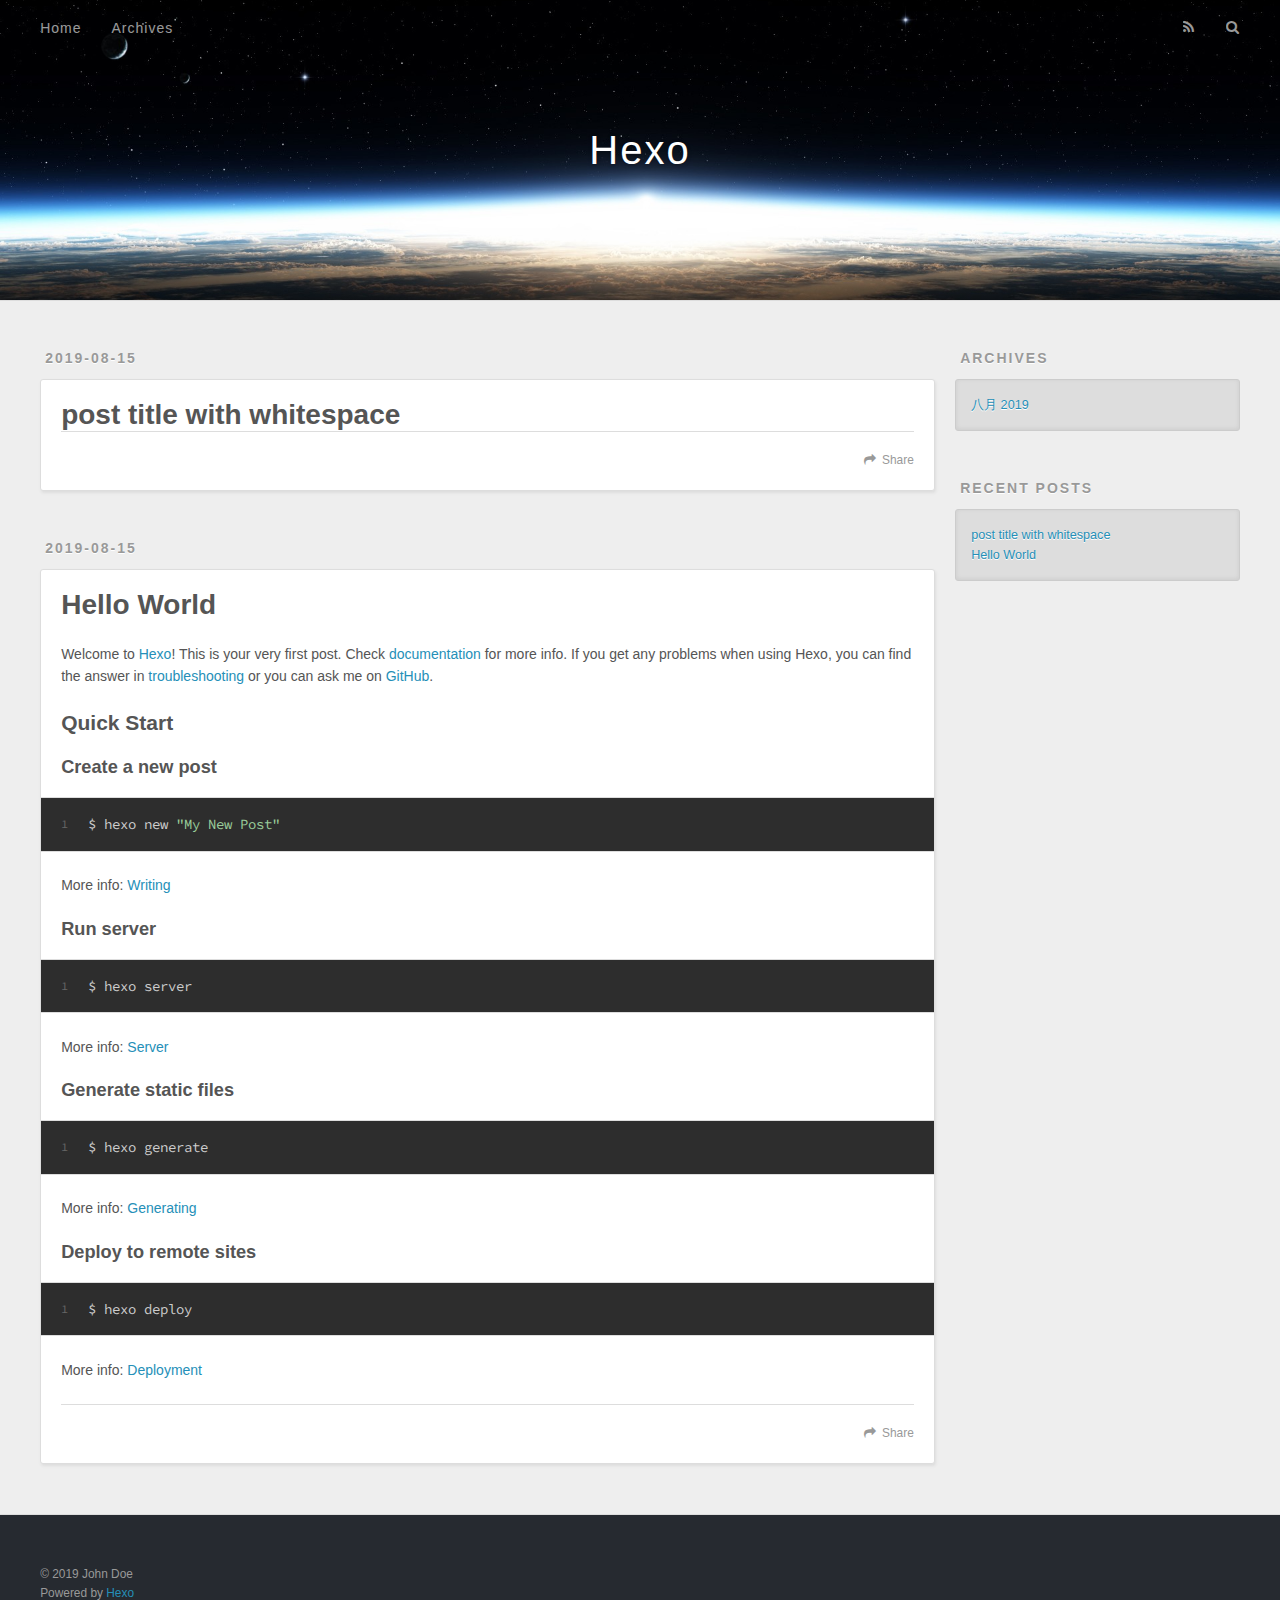
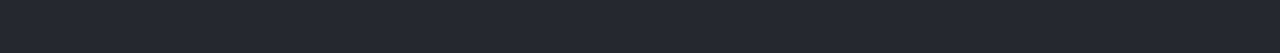
==== index.html @ 16ea685e "Site updated: 2019-08-15 11:40:06" ====
<!DOCTYPE html>
<html>
<head><meta name="generator" content="Hexo 3.9.0">
  <meta charset="utf-8">
  

  
  <title>Hexo</title>
  <meta name="viewport" content="width=device-width, initial-scale=1, maximum-scale=1">
  <meta property="og:type" content="website">
<meta property="og:title" content="Hexo">
<meta property="og:url" content="http://yoursite.com/index.html">
<meta property="og:site_name" content="Hexo">
<meta property="og:locale" content="zh-tw">
<meta name="twitter:card" content="summary">
<meta name="twitter:title" content="Hexo">
  
    <link rel="alternate" href="/atom.xml" title="Hexo" type="application/atom+xml">
  
  
    <link rel="icon" href="/favicon.png">
  
  
    <link href="//fonts.googleapis.com/css?family=Source+Code+Pro" rel="stylesheet" type="text/css">
  
  <link rel="stylesheet" href="/css/style.css">
</head>
</html>
<body>
  <div id="container">
    <div id="wrap">
      <header id="header">
  <div id="banner"></div>
  <div id="header-outer" class="outer">
    <div id="header-title" class="inner">
      <h1 id="logo-wrap">
        <a href="/" id="logo">Hexo</a>
      </h1>
      
    </div>
    <div id="header-inner" class="inner">
      <nav id="main-nav">
        <a id="main-nav-toggle" class="nav-icon"></a>
        
          <a class="main-nav-link" href="/">Home</a>
        
          <a class="main-nav-link" href="/archives">Archives</a>
        
      </nav>
      <nav id="sub-nav">
        
          <a id="nav-rss-link" class="nav-icon" href="/atom.xml" title="RSS Feed"></a>
        
        <a id="nav-search-btn" class="nav-icon" title="Search"></a>
      </nav>
      <div id="search-form-wrap">
        <form action="//google.com/search" method="get" accept-charset="UTF-8" class="search-form"><input type="search" name="q" class="search-form-input" placeholder="Search"><button type="submit" class="search-form-submit">&#xF002;</button><input type="hidden" name="sitesearch" value="http://yoursite.com"></form>
      </div>
    </div>
  </div>
</header>
      <div class="outer">
        <section id="main">
  
    <article id="post-post-title-with-whitespace" class="article article-type-post" itemscope itemprop="blogPost">
  <div class="article-meta">
    <a href="/2019/08/15/post-title-with-whitespace/" class="article-date">
  <time datetime="2019-08-15T03:25:43.000Z" itemprop="datePublished">2019-08-15</time>
</a>
    
  </div>
  <div class="article-inner">
    
    
      <header class="article-header">
        
  
    <h1 itemprop="name">
      <a class="article-title" href="/2019/08/15/post-title-with-whitespace/">post title with whitespace</a>
    </h1>
  

      </header>
    
    <div class="article-entry" itemprop="articleBody">
      
        
      
    </div>
    <footer class="article-footer">
      <a data-url="http://yoursite.com/2019/08/15/post-title-with-whitespace/" data-id="cjzc4mldx0001hww3g6scj36g" class="article-share-link">Share</a>
      
      
    </footer>
  </div>
  
</article>


  
    <article id="post-hello-world" class="article article-type-post" itemscope itemprop="blogPost">
  <div class="article-meta">
    <a href="/2019/08/15/hello-world/" class="article-date">
  <time datetime="2019-08-15T03:16:32.999Z" itemprop="datePublished">2019-08-15</time>
</a>
    
  </div>
  <div class="article-inner">
    
    
      <header class="article-header">
        
  
    <h1 itemprop="name">
      <a class="article-title" href="/2019/08/15/hello-world/">Hello World</a>
    </h1>
  

      </header>
    
    <div class="article-entry" itemprop="articleBody">
      
        <p>Welcome to <a href="https://hexo.io/" target="_blank" rel="noopener">Hexo</a>! This is your very first post. Check <a href="https://hexo.io/docs/" target="_blank" rel="noopener">documentation</a> for more info. If you get any problems when using Hexo, you can find the answer in <a href="https://hexo.io/docs/troubleshooting.html" target="_blank" rel="noopener">troubleshooting</a> or you can ask me on <a href="https://github.com/hexojs/hexo/issues" target="_blank" rel="noopener">GitHub</a>.</p>
<h2 id="Quick-Start"><a href="#Quick-Start" class="headerlink" title="Quick Start"></a>Quick Start</h2><h3 id="Create-a-new-post"><a href="#Create-a-new-post" class="headerlink" title="Create a new post"></a>Create a new post</h3><figure class="highlight bash"><table><tr><td class="gutter"><pre><span class="line">1</span><br></pre></td><td class="code"><pre><span class="line">$ hexo new <span class="string">"My New Post"</span></span><br></pre></td></tr></table></figure>

<p>More info: <a href="https://hexo.io/docs/writing.html" target="_blank" rel="noopener">Writing</a></p>
<h3 id="Run-server"><a href="#Run-server" class="headerlink" title="Run server"></a>Run server</h3><figure class="highlight bash"><table><tr><td class="gutter"><pre><span class="line">1</span><br></pre></td><td class="code"><pre><span class="line">$ hexo server</span><br></pre></td></tr></table></figure>

<p>More info: <a href="https://hexo.io/docs/server.html" target="_blank" rel="noopener">Server</a></p>
<h3 id="Generate-static-files"><a href="#Generate-static-files" class="headerlink" title="Generate static files"></a>Generate static files</h3><figure class="highlight bash"><table><tr><td class="gutter"><pre><span class="line">1</span><br></pre></td><td class="code"><pre><span class="line">$ hexo generate</span><br></pre></td></tr></table></figure>

<p>More info: <a href="https://hexo.io/docs/generating.html" target="_blank" rel="noopener">Generating</a></p>
<h3 id="Deploy-to-remote-sites"><a href="#Deploy-to-remote-sites" class="headerlink" title="Deploy to remote sites"></a>Deploy to remote sites</h3><figure class="highlight bash"><table><tr><td class="gutter"><pre><span class="line">1</span><br></pre></td><td class="code"><pre><span class="line">$ hexo deploy</span><br></pre></td></tr></table></figure>

<p>More info: <a href="https://hexo.io/docs/deployment.html" target="_blank" rel="noopener">Deployment</a></p>

      
    </div>
    <footer class="article-footer">
      <a data-url="http://yoursite.com/2019/08/15/hello-world/" data-id="cjzc4mldm0000hww3q2iqae0v" class="article-share-link">Share</a>
      
      
    </footer>
  </div>
  
</article>


  


</section>
        
          <aside id="sidebar">
  
    

  
    

  
    
  
    
  <div class="widget-wrap">
    <h3 class="widget-title">Archives</h3>
    <div class="widget">
      <ul class="archive-list"><li class="archive-list-item"><a class="archive-list-link" href="/archives/2019/08/">八月 2019</a></li></ul>
    </div>
  </div>


  
    
  <div class="widget-wrap">
    <h3 class="widget-title">Recent Posts</h3>
    <div class="widget">
      <ul>
        
          <li>
            <a href="/2019/08/15/post-title-with-whitespace/">post title with whitespace</a>
          </li>
        
          <li>
            <a href="/2019/08/15/hello-world/">Hello World</a>
          </li>
        
      </ul>
    </div>
  </div>

  
</aside>
        
      </div>
      <footer id="footer">
  
  <div class="outer">
    <div id="footer-info" class="inner">
      &copy; 2019 John Doe<br>
      Powered by <a href="http://hexo.io/" target="_blank">Hexo</a>
    </div>
  </div>
</footer>
    </div>
    <nav id="mobile-nav">
  
    <a href="/" class="mobile-nav-link">Home</a>
  
    <a href="/archives" class="mobile-nav-link">Archives</a>
  
</nav>
    

<script src="//ajax.googleapis.com/ajax/libs/jquery/2.0.3/jquery.min.js"></script>


  <link rel="stylesheet" href="/fancybox/jquery.fancybox.css">
  <script src="/fancybox/jquery.fancybox.pack.js"></script>


<script src="/js/script.js"></script>



  </div>
</body>
</html>
---- css/style.css ----
body {
  width: 100%;
}
body:before,
body:after {
  content: "";
  display: table;
}
body:after {
  clear: both;
}
html,
body,
div,
span,
applet,
object,
iframe,
h1,
h2,
h3,
h4,
h5,
h6,
p,
blockquote,
pre,
a,
abbr,
acronym,
address,
big,
cite,
code,
del,
dfn,
em,
img,
ins,
kbd,
q,
s,
samp,
small,
strike,
strong,
sub,
sup,
tt,
var,
dl,
dt,
dd,
ol,
ul,
li,
fieldset,
form,
label,
legend,
table,
caption,
tbody,
tfoot,
thead,
tr,
th,
td {
  margin: 0;
  padding: 0;
  border: 0;
  outline: 0;
  font-weight: inherit;
  font-style: inherit;
  font-family: inherit;
  font-size: 100%;
  vertical-align: baseline;
}
body {
  line-height: 1;
  color: #000;
  background: #fff;
}
ol,
ul {
  list-style: none;
}
table {
  border-collapse: separate;
  border-spacing: 0;
  vertical-align: middle;
}
caption,
th,
td {
  text-align: left;
  font-weight: normal;
  vertical-align: middle;
}
a img {
  border: none;
}
input,
button {
  margin: 0;
  padding: 0;
}
input::-moz-focus-inner,
button::-moz-focus-inner {
  border: 0;
  padding: 0;
}
@font-face {
  font-family: FontAwesome;
  font-style: normal;
  font-weight: normal;
  src: url("fonts/fontawesome-webfont.eot?v=#4.0.3");
  src: url("fonts/fontawesome-webfont.eot?#iefix&v=#4.0.3") format("embedded-opentype"), url("fonts/fontawesome-webfont.woff?v=#4.0.3") format("woff"), url("fonts/fontawesome-webfont.ttf?v=#4.0.3") format("truetype"), url("fonts/fontawesome-webfont.svg#fontawesomeregular?v=#4.0.3") format("svg");
}
html,
body,
#container {
  height: 100%;
}
body {
  background: #eee;
  font: 14px -apple-system, BlinkMacSystemFont, "Segoe UI", "Roboto", "Oxygen", "Ubuntu", "Cantarell", "Fira Sans", "Droid Sans", "Helvetica Neue", sans-serif;
  -webkit-text-size-adjust: 100%;
}
.outer {
  max-width: 1220px;
  margin: 0 auto;
  padding: 0 20px;
}
.outer:before,
.outer:after {
  content: "";
  display: table;
}
.outer:after {
  clear: both;
}
.inner {
  display: inline;
  float: left;
  width: 98.33333333333333%;
  margin: 0 0.833333333333333%;
}
.left,
.alignleft {
  float: left;
}
.right,
.alignright {
  float: right;
}
.clear {
  clear: both;
}
#container {
  position: relative;
}
.mobile-nav-on {
  overflow: hidden;
}
#wrap {
  height: 100%;
  width: 100%;
  position: absolute;
  top: 0;
  left: 0;
  -webkit-transition: 0.2s ease-out;
  -moz-transition: 0.2s ease-out;
  -ms-transition: 0.2s ease-out;
  transition: 0.2s ease-out;
  z-index: 1;
  background: #eee;
}
.mobile-nav-on #wrap {
  left: 280px;
}
@media screen and (min-width: 768px) {
  #main {
    display: inline;
    float: left;
    width: 73.33333333333333%;
    margin: 0 0.833333333333333%;
  }
}
.article-date,
.article-category-link,
.archive-year,
.widget-title {
  text-decoration: none;
  text-transform: uppercase;
  letter-spacing: 2px;
  color: #999;
  margin-bottom: 1em;
  margin-left: 5px;
  line-height: 1em;
  text-shadow: 0 1px #fff;
  font-weight: bold;
}
.article-inner,
.archive-article-inner {
  background: #fff;
  -webkit-box-shadow: 1px 2px 3px #ddd;
  box-shadow: 1px 2px 3px #ddd;
  border: 1px solid #ddd;
  border-radius: 3px;
}
.article-entry h1,
.widget h1 {
  font-size: 2em;
}
.article-entry h2,
.widget h2 {
  font-size: 1.5em;
}
.article-entry h3,
.widget h3 {
  font-size: 1.3em;
}
.article-entry h4,
.widget h4 {
  font-size: 1.2em;
}
.article-entry h5,
.widget h5 {
  font-size: 1em;
}
.article-entry h6,
.widget h6 {
  font-size: 1em;
  color: #999;
}
.article-entry hr,
.widget hr {
  border: 1px dashed #ddd;
}
.article-entry strong,
.widget strong {
  font-weight: bold;
}
.article-entry em,
.widget em,
.article-entry cite,
.widget cite {
  font-style: italic;
}
.article-entry sup,
.widget sup,
.article-entry sub,
.widget sub {
  font-size: 0.75em;
  line-height: 0;
  position: relative;
  vertical-align: baseline;
}
.article-entry sup,
.widget sup {
  top: -0.5em;
}
.article-entry sub,
.widget sub {
  bottom: -0.2em;
}
.article-entry small,
.widget small {
  font-size: 0.85em;
}
.article-entry acronym,
.widget acronym,
.article-entry abbr,
.widget abbr {
  border-bottom: 1px dotted;
}
.article-entry ul,
.widget ul,
.article-entry ol,
.widget ol,
.article-entry dl,
.widget dl {
  margin: 0 20px;
  line-height: 1.6em;
}
.article-entry ul ul,
.widget ul ul,
.article-entry ol ul,
.widget ol ul,
.article-entry ul ol,
.widget ul ol,
.article-entry ol ol,
.widget ol ol {
  margin-top: 0;
  margin-bottom: 0;
}
.article-entry ul,
.widget ul {
  list-style: disc;
}
.article-entry ol,
.widget ol {
  list-style: decimal;
}
.article-entry dt,
.widget dt {
  font-weight: bold;
}
#header {
  height: 300px;
  position: relative;
  border-bottom: 1px solid #ddd;
}
#header:before,
#header:after {
  content: "";
  position: absolute;
  left: 0;
  right: 0;
  height: 40px;
}
#header:before {
  top: 0;
  background: -webkit-linear-gradient(rgba(0,0,0,0.2), transparent);
  background: -moz-linear-gradient(rgba(0,0,0,0.2), transparent);
  background: -ms-linear-gradient(rgba(0,0,0,0.2), transparent);
  background: linear-gradient(rgba(0,0,0,0.2), transparent);
}
#header:after {
  bottom: 0;
  background: -webkit-linear-gradient(transparent, rgba(0,0,0,0.2));
  background: -moz-linear-gradient(transparent, rgba(0,0,0,0.2));
  background: -ms-linear-gradient(transparent, rgba(0,0,0,0.2));
  background: linear-gradient(transparent, rgba(0,0,0,0.2));
}
#header-outer {
  height: 100%;
  position: relative;
}
#header-inner {
  position: relative;
  overflow: hidden;
}
#banner {
  position: absolute;
  top: 0;
  left: 0;
  width: 100%;
  height: 100%;
  background: url("images/banner.jpg") center #000;
  -webkit-background-size: cover;
  -moz-background-size: cover;
  background-size: cover;
  z-index: -1;
}
#header-title {
  text-align: center;
  height: 40px;
  position: absolute;
  top: 50%;
  left: 0;
  margin-top: -20px;
}
#logo,
#subtitle {
  text-decoration: none;
  color: #fff;
  font-weight: 300;
  text-shadow: 0 1px 4px rgba(0,0,0,0.3);
}
#logo {
  font-size: 40px;
  line-height: 40px;
  letter-spacing: 2px;
}
#subtitle {
  font-size: 16px;
  line-height: 16px;
  letter-spacing: 1px;
}
#subtitle-wrap {
  margin-top: 16px;
}
#main-nav {
  float: left;
  margin-left: -15px;
}
.nav-icon,
.main-nav-link {
  float: left;
  color: #fff;
  opacity: 0.6;
  text-decoration: none;
  text-shadow: 0 1px rgba(0,0,0,0.2);
  -webkit-transition: opacity 0.2s;
  -moz-transition: opacity 0.2s;
  -ms-transition: opacity 0.2s;
  transition: opacity 0.2s;
  display: block;
  padding: 20px 15px;
}
.nav-icon:hover,
.main-nav-link:hover {
  opacity: 1;
}
.nav-icon {
  font-family: FontAwesome;
  text-align: center;
  font-size: 14px;
  width: 14px;
  height: 14px;
  padding: 20px 15px;
  position: relative;
  cursor: pointer;
}
.main-nav-link {
  font-weight: 300;
  letter-spacing: 1px;
}
@media screen and (max-width: 479px) {
  .main-nav-link {
    display: none;
  }
}
#main-nav-toggle {
  display: none;
}
#main-nav-toggle:before {
  content: "\f0c9";
}
@media screen and (max-width: 479px) {
  #main-nav-toggle {
    display: block;
  }
}
#sub-nav {
  float: right;
  margin-right: -15px;
}
#nav-rss-link:before {
  content: "\f09e";
}
#nav-search-btn:before {
  content: "\f002";
}
#search-form-wrap {
  position: absolute;
  top: 15px;
  width: 150px;
  height: 30px;
  right: -150px;
  opacity: 0;
  -webkit-transition: 0.2s ease-out;
  -moz-transition: 0.2s ease-out;
  -ms-transition: 0.2s ease-out;
  transition: 0.2s ease-out;
}
#search-form-wrap.on {
  opacity: 1;
  right: 0;
}
@media screen and (max-width: 479px) {
  #search-form-wrap {
    width: 100%;
    right: -100%;
  }
}
.search-form {
  position: absolute;
  top: 0;
  left: 0;
  right: 0;
  background: #fff;
  padding: 5px 15px;
  border-radius: 15px;
  -webkit-box-shadow: 0 0 10px rgba(0,0,0,0.3);
  box-shadow: 0 0 10px rgba(0,0,0,0.3);
}
.search-form-input {
  border: none;
  background: none;
  color: #555;
  width: 100%;
  font: 13px -apple-system, BlinkMacSystemFont, "Segoe UI", "Roboto", "Oxygen", "Ubuntu", "Cantarell", "Fira Sans", "Droid Sans", "Helvetica Neue", sans-serif;
  outline: none;
}
.search-form-input::-webkit-search-results-decoration,
.search-form-input::-webkit-search-cancel-button {
  -webkit-appearance: none;
}
.search-form-submit {
  position: absolute;
  top: 50%;
  right: 10px;
  margin-top: -7px;
  font: 13px FontAwesome;
  border: none;
  background: none;
  color: #bbb;
  cursor: pointer;
}
.search-form-submit:hover,
.search-form-submit:focus {
  color: #777;
}
.article {
  margin: 50px 0;
}
.article-inner {
  overflow: hidden;
}
.article-meta:before,
.article-meta:after {
  content: "";
  display: table;
}
.article-meta:after {
  clear: both;
}
.article-date {
  float: left;
}
.article-category {
  float: left;
  line-height: 1em;
  color: #ccc;
  text-shadow: 0 1px #fff;
  margin-left: 8px;
}
.article-category:before {
  content: "\2022";
}
.article-category-link {
  margin: 0 12px 1em;
}
.article-header {
  padding: 20px 20px 0;
}
.article-title {
  text-decoration: none;
  font-size: 2em;
  font-weight: bold;
  color: #555;
  line-height: 1.1em;
  -webkit-transition: color 0.2s;
  -moz-transition: color 0.2s;
  -ms-transition: color 0.2s;
  transition: color 0.2s;
}
a.article-title:hover {
  color: #258fb8;
}
.article-entry {
  color: #555;
  padding: 0 20px;
}
.article-entry:before,
.article-entry:after {
  content: "";
  display: table;
}
.article-entry:after {
  clear: both;
}
.article-entry p,
.article-entry table {
  line-height: 1.6em;
  margin: 1.6em 0;
}
.article-entry h1,
.article-entry h2,
.article-entry h3,
.article-entry h4,
.article-entry h5,
.article-entry h6 {
  font-weight: bold;
}
.article-entry h1,
.article-entry h2,
.article-entry h3,
.article-entry h4,
.article-entry h5,
.article-entry h6 {
  line-height: 1.1em;
  margin: 1.1em 0;
}
.article-entry a {
  color: #258fb8;
  text-decoration: none;
}
.article-entry a:hover {
  text-decoration: underline;
}
.article-entry ul,
.article-entry ol,
.article-entry dl {
  margin-top: 1.6em;
  margin-bottom: 1.6em;
}
.article-entry img,
.article-entry video {
  max-width: 100%;
  height: auto;
  display: block;
  margin: auto;
}
.article-entry iframe {
  border: none;
}
.article-entry table {
  width: 100%;
  border-collapse: collapse;
  border-spacing: 0;
}
.article-entry th {
  font-weight: bold;
  border-bottom: 3px solid #ddd;
  padding-bottom: 0.5em;
}
.article-entry td {
  border-bottom: 1px solid #ddd;
  padding: 10px 0;
}
.article-entry blockquote {
  font-family: Georgia, "Times New Roman", serif;
  font-size: 1.4em;
  margin: 1.6em 20px;
  text-align: center;
}
.article-entry blockquote footer {
  font-size: 14px;
  margin: 1.6em 0;
  font-family: -apple-system, BlinkMacSystemFont, "Segoe UI", "Roboto", "Oxygen", "Ubuntu", "Cantarell", "Fira Sans", "Droid Sans", "Helvetica Neue", sans-serif;
}
.article-entry blockquote footer cite:before {
  content: "—";
  padding: 0 0.5em;
}
.article-entry .pullquote {
  text-align: left;
  width: 45%;
  margin: 0;
}
.article-entry .pullquote.left {
  margin-left: 0.5em;
  margin-right: 1em;
}
.article-entry .pullquote.right {
  margin-right: 0.5em;
  margin-left: 1em;
}
.article-entry .caption {
  color: #999;
  display: block;
  font-size: 0.9em;
  margin-top: 0.5em;
  position: relative;
  text-align: center;
}
.article-entry .video-container {
  position: relative;
  padding-top: 56.25%;
  height: 0;
  overflow: hidden;
}
.article-entry .video-container iframe,
.article-entry .video-container object,
.article-entry .video-container embed {
  position: absolute;
  top: 0;
  left: 0;
  width: 100%;
  height: 100%;
  margin-top: 0;
}
.article-more-link a {
  display: inline-block;
  line-height: 1em;
  padding: 6px 15px;
  border-radius: 15px;
  background: #eee;
  color: #999;
  text-shadow: 0 1px #fff;
  text-decoration: none;
}
.article-more-link a:hover {
  background: #258fb8;
  color: #fff;
  text-decoration: none;
  text-shadow: 0 1px #1e7293;
}
.article-footer {
  font-size: 0.85em;
  line-height: 1.6em;
  border-top: 1px solid #ddd;
  padding-top: 1.6em;
  margin: 0 20px 20px;
}
.article-footer:before,
.article-footer:after {
  content: "";
  display: table;
}
.article-footer:after {
  clear: both;
}
.article-footer a {
  color: #999;
  text-decoration: none;
}
.article-footer a:hover {
  color: #555;
}
.article-tag-list-item {
  float: left;
  margin-right: 10px;
}
.article-tag-list-link:before {
  content: "#";
}
.article-comment-link {
  float: right;
}
.article-comment-link:before {
  content: "\f075";
  font-family: FontAwesome;
  padding-right: 8px;
}
.article-share-link {
  cursor: pointer;
  float: right;
  margin-left: 20px;
}
.article-share-link:before {
  content: "\f064";
  font-family: FontAwesome;
  padding-right: 6px;
}
#article-nav {
  position: relative;
}
#article-nav:before,
#article-nav:after {
  content: "";
  display: table;
}
#article-nav:after {
  clear: both;
}
@media screen and (min-width: 768px) {
  #article-nav {
    margin: 50px 0;
  }
  #article-nav:before {
    width: 8px;
    height: 8px;
    position: absolute;
    top: 50%;
    left: 50%;
    margin-top: -4px;
    margin-left: -4px;
    content: "";
    border-radius: 50%;
    background: #ddd;
    -webkit-box-shadow: 0 1px 2px #fff;
    box-shadow: 0 1px 2px #fff;
  }
}
.article-nav-link-wrap {
  text-decoration: none;
  text-shadow: 0 1px #fff;
  color: #999;
  -webkit-box-sizing: border-box;
  -moz-box-sizing: border-box;
  box-sizing: border-box;
  margin-top: 50px;
  text-align: center;
  display: block;
}
.article-nav-link-wrap:hover {
  color: #555;
}
@media screen and (min-width: 768px) {
  .article-nav-link-wrap {
    width: 50%;
    margin-top: 0;
  }
}
@media screen and (min-width: 768px) {
  #article-nav-newer {
    float: left;
    text-align: right;
    padding-right: 20px;
  }
}
@media screen and (min-width: 768px) {
  #article-nav-older {
    float: right;
    text-align: left;
    padding-left: 20px;
  }
}
.article-nav-caption {
  text-transform: uppercase;
  letter-spacing: 2px;
  color: #ddd;
  line-height: 1em;
  font-weight: bold;
}
#article-nav-newer .article-nav-caption {
  margin-right: -2px;
}
.article-nav-title {
  font-size: 0.85em;
  line-height: 1.6em;
  margin-top: 0.5em;
}
.article-share-box {
  position: absolute;
  display: none;
  background: #fff;
  -webkit-box-shadow: 1px 2px 10px rgba(0,0,0,0.2);
  box-shadow: 1px 2px 10px rgba(0,0,0,0.2);
  border-radius: 3px;
  margin-left: -145px;
  overflow: hidden;
  z-index: 1;
}
.article-share-box.on {
  display: block;
}
.article-share-input {
  width: 100%;
  background: none;
  -webkit-box-sizing: border-box;
  -moz-box-sizing: border-box;
  box-sizing: border-box;
  font: 14px -apple-system, BlinkMacSystemFont, "Segoe UI", "Roboto", "Oxygen", "Ubuntu", "Cantarell", "Fira Sans", "Droid Sans", "Helvetica Neue", sans-serif;
  padding: 0 15px;
  color: #555;
  outline: none;
  border: 1px solid #ddd;
  border-radius: 3px 3px 0 0;
  height: 36px;
  line-height: 36px;
}
.article-share-links {
  background: #eee;
}
.article-share-links:before,
.article-share-links:after {
  content: "";
  display: table;
}
.article-share-links:after {
  clear: both;
}
.article-share-twitter,
.article-share-facebook,
.article-share-pinterest,
.article-share-google {
  width: 50px;
  height: 36px;
  display: block;
  float: left;
  position: relative;
  color: #999;
  text-shadow: 0 1px #fff;
}
.article-share-twitter:before,
.article-share-facebook:before,
.article-share-pinterest:before,
.article-share-google:before {
  font-size: 20px;
  font-family: FontAwesome;
  width: 20px;
  height: 20px;
  position: absolute;
  top: 50%;
  left: 50%;
  margin-top: -10px;
  margin-left: -10px;
  text-align: center;
}
.article-share-twitter:hover,
.article-share-facebook:hover,
.article-share-pinterest:hover,
.article-share-google:hover {
  color: #fff;
}
.article-share-twitter:before {
  content: "\f099";
}
.article-share-twitter:hover {
  background: #00aced;
  text-shadow: 0 1px #008abe;
}
.article-share-facebook:before {
  content: "\f09a";
}
.article-share-facebook:hover {
  background: #3b5998;
  text-shadow: 0 1px #2f477a;
}
.article-share-pinterest:before {
  content: "\f0d2";
}
.article-share-pinterest:hover {
  background: #cb2027;
  text-shadow: 0 1px #a21a1f;
}
.article-share-google:before {
  content: "\f0d5";
}
.article-share-google:hover {
  background: #dd4b39;
  text-shadow: 0 1px #be3221;
}
.article-gallery {
  background: #000;
  position: relative;
}
.article-gallery-photos {
  position: relative;
  overflow: hidden;
}
.article-gallery-img {
  display: none;
  max-width: 100%;
}
.article-gallery-img:first-child {
  display: block;
}
.article-gallery-img.loaded {
  position: absolute;
  display: block;
}
.article-gallery-img img {
  display: block;
  max-width: 100%;
  margin: 0 auto;
}
#comments {
  background: #fff;
  -webkit-box-shadow: 1px 2px 3px #ddd;
  box-shadow: 1px 2px 3px #ddd;
  padding: 20px;
  border: 1px solid #ddd;
  border-radius: 3px;
  margin: 50px 0;
}
#comments a {
  color: #258fb8;
}
.archives-wrap {
  margin: 50px 0;
}
.archives:before,
.archives:after {
  content: "";
  display: table;
}
.archives:after {
  clear: both;
}
.archive-year-wrap {
  margin-bottom: 1em;
}
.archives {
  -webkit-column-gap: 10px;
  -moz-column-gap: 10px;
  column-gap: 10px;
}
@media screen and (min-width: 480px) and (max-width: 767px) {
  .archives {
    -webkit-column-count: 2;
    -moz-column-count: 2;
    column-count: 2;
  }
}
@media screen and (min-width: 768px) {
  .archives {
    -webkit-column-count: 3;
    -moz-column-count: 3;
    column-count: 3;
  }
}
.archive-article {
  -webkit-column-break-inside: avoid;
  page-break-inside: avoid;
  overflow: hidden;
  break-inside: avoid-column;
}
.archive-article-inner {
  padding: 10px;
  margin-bottom: 15px;
}
.archive-article-title {
  text-decoration: none;
  font-weight: bold;
  color: #555;
  -webkit-transition: color 0.2s;
  -moz-transition: color 0.2s;
  -ms-transition: color 0.2s;
  transition: color 0.2s;
  line-height: 1.6em;
}
.archive-article-title:hover {
  color: #258fb8;
}
.archive-article-footer {
  margin-top: 1em;
}
.archive-article-date {
  color: #999;
  text-decoration: none;
  font-size: 0.85em;
  line-height: 1em;
  margin-bottom: 0.5em;
  display: block;
}
#page-nav {
  margin: 50px auto;
  background: #fff;
  -webkit-box-shadow: 1px 2px 3px #ddd;
  box-shadow: 1px 2px 3px #ddd;
  border: 1px solid #ddd;
  border-radius: 3px;
  text-align: center;
  color: #999;
  overflow: hidden;
}
#page-nav:before,
#page-nav:after {
  content: "";
  display: table;
}
#page-nav:after {
  clear: both;
}
#page-nav a,
#page-nav span {
  padding: 10px 20px;
  line-height: 1;
  height: 2ex;
}
#page-nav a {
  color: #999;
  text-decoration: none;
}
#page-nav a:hover {
  background: #999;
  color: #fff;
}
#page-nav .prev {
  float: left;
}
#page-nav .next {
  float: right;
}
#page-nav .page-number {
  display: inline-block;
}
@media screen and (max-width: 479px) {
  #page-nav .page-number {
    display: none;
  }
}
#page-nav .current {
  color: #555;
  font-weight: bold;
}
#page-nav .space {
  color: #ddd;
}
#footer {
  background: #262a30;
  padding: 50px 0;
  border-top: 1px solid #ddd;
  color: #999;
}
#footer a {
  color: #258fb8;
  text-decoration: none;
}
#footer a:hover {
  text-decoration: underline;
}
#footer-info {
  line-height: 1.6em;
  font-size: 0.85em;
}
.article-entry pre,
.article-entry .highlight {
  background: #2d2d2d;
  margin: 0 -20px;
  padding: 15px 20px;
  border-style: solid;
  border-color: #ddd;
  border-width: 1px 0;
  overflow: auto;
  color: #ccc;
  line-height: 22.400000000000002px;
}
.article-entry .highlight .gutter pre,
.article-entry .gist .gist-file .gist-data .line-numbers {
  color: #666;
  font-size: 0.85em;
}
.article-entry pre,
.article-entry code {
  font-family: "Source Code Pro", Consolas, Monaco, Menlo, Consolas, monospace;
}
.article-entry code {
  background: #eee;
  text-shadow: 0 1px #fff;
  padding: 0 0.3em;
}
.article-entry pre code {
  background: none;
  text-shadow: none;
  padding: 0;
}
.article-entry .highlight pre {
  border: none;
  margin: 0;
  padding: 0;
}
.article-entry .highlight table {
  margin: 0;
  width: auto;
}
.article-entry .highlight td {
  border: none;
  padding: 0;
}
.article-entry .highlight figcaption {
  font-size: 0.85em;
  color: #999;
  line-height: 1em;
  margin-bottom: 1em;
}
.article-entry .highlight figcaption:before,
.article-entry .highlight figcaption:after {
  content: "";
  display: table;
}
.article-entry .highlight figcaption:after {
  clear: both;
}
.article-entry .highlight figcaption a {
  float: right;
}
.article-entry .highlight .gutter pre {
  text-align: right;
  padding-right: 20px;
}
.article-entry .highlight .line {
  height: 22.400000000000002px;
}
.article-entry .highlight .line.marked {
  background: #515151;
}
.article-entry .gist {
  margin: 0 -20px;
  border-style: solid;
  border-color: #ddd;
  border-width: 1px 0;
  background: #2d2d2d;
  padding: 15px 20px 15px 0;
}
.article-entry .gist .gist-file {
  border: none;
  font-family: "Source Code Pro", Consolas, Monaco, Menlo, Consolas, monospace;
  margin: 0;
}
.article-entry .gist .gist-file .gist-data {
  background: none;
  border: none;
}
.article-entry .gist .gist-file .gist-data .line-numbers {
  background: none;
  border: none;
  padding: 0 20px 0 0;
}
.article-entry .gist .gist-file .gist-data .line-data {
  padding: 0 !important;
}
.article-entry .gist .gist-file .highlight {
  margin: 0;
  padding: 0;
  border: none;
}
.article-entry .gist .gist-file .gist-meta {
  background: #2d2d2d;
  color: #999;
  font: 0.85em -apple-system, BlinkMacSystemFont, "Segoe UI", "Roboto", "Oxygen", "Ubuntu", "Cantarell", "Fira Sans", "Droid Sans", "Helvetica Neue", sans-serif;
  text-shadow: 0 0;
  padding: 0;
  margin-top: 1em;
  margin-left: 20px;
}
.article-entry .gist .gist-file .gist-meta a {
  color: #258fb8;
  font-weight: normal;
}
.article-entry .gist .gist-file .gist-meta a:hover {
  text-decoration: underline;
}
pre .comment,
pre .title {
  color: #999;
}
pre .variable,
pre .attribute,
pre .tag,
pre .regexp,
pre .ruby .constant,
pre .xml .tag .title,
pre .xml .pi,
pre .xml .doctype,
pre .html .doctype,
pre .css .id,
pre .css .class,
pre .css .pseudo {
  color: #f2777a;
}
pre .number,
pre .preprocessor,
pre .built_in,
pre .literal,
pre .params,
pre .constant {
  color: #f99157;
}
pre .class,
pre .ruby .class .title,
pre .css .rules .attribute {
  color: #9c9;
}
pre .string,
pre .value,
pre .inheritance,
pre .header,
pre .ruby .symbol,
pre .xml .cdata {
  color: #9c9;
}
pre .css .hexcolor {
  color: #6cc;
}
pre .function,
pre .python .decorator,
pre .python .title,
pre .ruby .function .title,
pre .ruby .title .keyword,
pre .perl .sub,
pre .javascript .title,
pre .coffeescript .title {
  color: #69c;
}
pre .keyword,
pre .javascript .function {
  color: #c9c;
}
@media screen and (max-width: 479px) {
  #mobile-nav {
    position: absolute;
    top: 0;
    left: 0;
    width: 280px;
    height: 100%;
    background: #191919;
    border-right: 1px solid #fff;
  }
}
@media screen and (max-width: 479px) {
  .mobile-nav-link {
    display: block;
    color: #999;
    text-decoration: none;
    padding: 15px 20px;
    font-weight: bold;
  }
  .mobile-nav-link:hover {
    color: #fff;
  }
}
@media screen and (min-width: 768px) {
  #sidebar {
    display: inline;
    float: left;
    width: 23.333333333333332%;
    margin: 0 0.833333333333333%;
  }
}
.widget-wrap {
  margin: 50px 0;
}
.widget {
  color: #777;
  text-shadow: 0 1px #fff;
  background: #ddd;
  -webkit-box-shadow: 0 -1px 4px #ccc inset;
  box-shadow: 0 -1px 4px #ccc inset;
  border: 1px solid #ccc;
  padding: 15px;
  border-radius: 3px;
}
.widget a {
  color: #258fb8;
  text-decoration: none;
}
.widget a:hover {
  text-decoration: underline;
}
.widget ul ul,
.widget ol ul,
.widget dl ul,
.widget ul ol,
.widget ol ol,
.widget dl ol,
.widget ul dl,
.widget ol dl,
.widget dl dl {
  margin-left: 15px;
  list-style: disc;
}
.widget {
  line-height: 1.6em;
  word-wrap: break-word;
  font-size: 0.9em;
}
.widget ul,
.widget ol {
  list-style: none;
  margin: 0;
}
.widget ul ul,
.widget ol ul,
.widget ul ol,
.widget ol ol {
  margin: 0 20px;
}
.widget ul ul,
.widget ol ul {
  list-style: disc;
}
.widget ul ol,
.widget ol ol {
  list-style: decimal;
}
.category-list-count,
.tag-list-count,
.archive-list-count {
  padding-left: 5px;
  color: #999;
  font-size: 0.85em;
}
.category-list-count:before,
.tag-list-count:before,
.archive-list-count:before {
  content: "(";
}
.category-list-count:after,
.tag-list-count:after,
.archive-list-count:after {
  content: ")";
}
.tagcloud a {
  margin-right: 5px;
  display: inline-block;
}
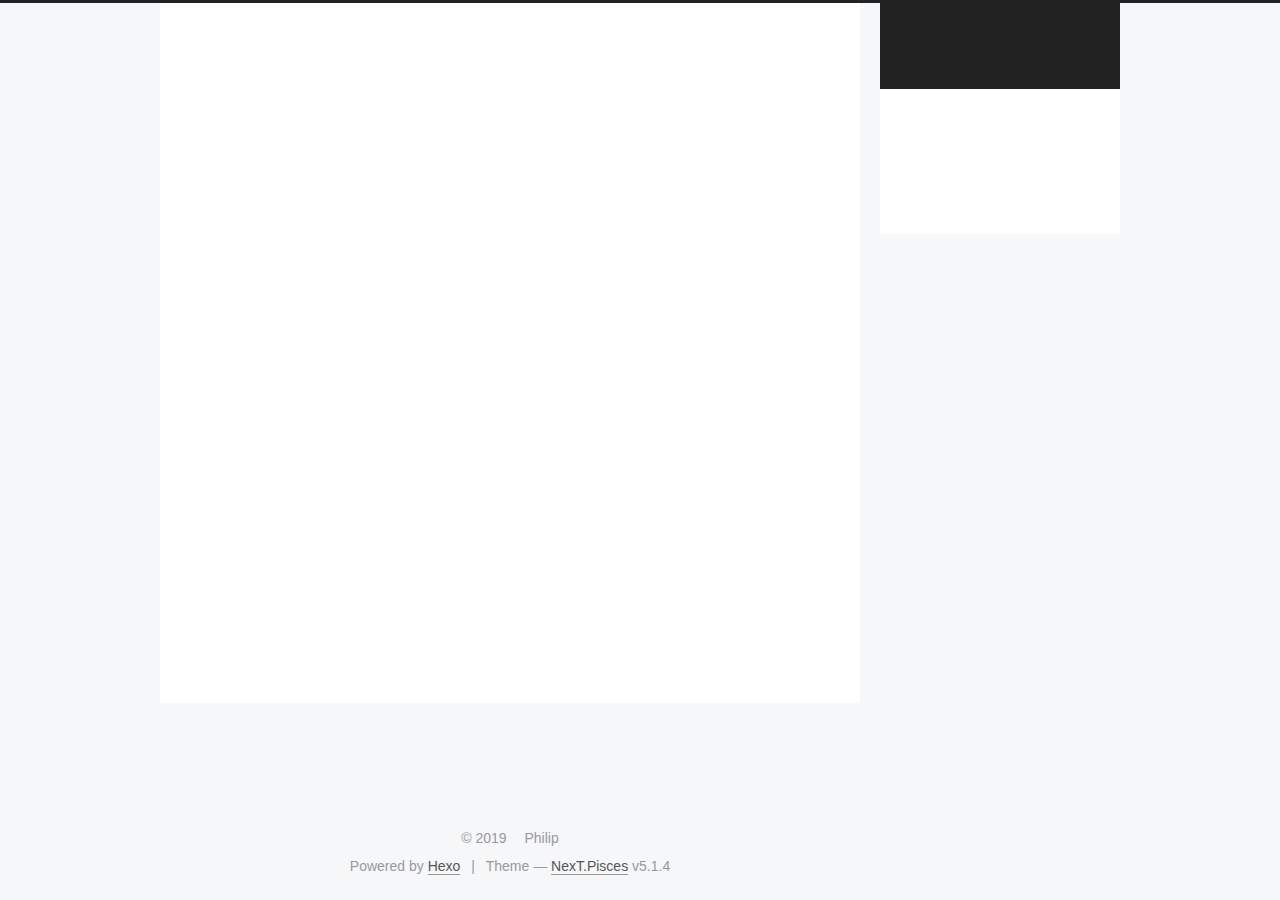
==== commit b86e9580: "Site updated: 2019-08-15 14:33:01" ====
--- a/index.html
+++ b/index.html
@@ -1,228 +1,642 @@
 <!DOCTYPE html>
-<html>
+
+
+
+  
+
+
+<html class="theme-next pisces use-motion" lang="zh-CN,_en,default">
 <head><meta name="generator" content="Hexo 3.9.0">
-  <meta charset="utf-8">
-  
-
-  
-  <title>Hexo</title>
-  <meta name="viewport" content="width=device-width, initial-scale=1, maximum-scale=1">
-  <meta property="og:type" content="website">
-<meta property="og:title" content="Hexo">
+  <meta charset="UTF-8">
+<meta http-equiv="X-UA-Compatible" content="IE=edge">
+<meta name="viewport" content="width=device-width, initial-scale=1, maximum-scale=1">
+<meta name="theme-color" content="#222">
+
+
+
+
+
+
+
+
+
+<meta http-equiv="Cache-Control" content="no-transform">
+<meta http-equiv="Cache-Control" content="no-siteapp">
+
+
+
+
+
+
+
+
+
+
+
+
+
+
+
+
+  
+  
+  <link href="/lib/fancybox/source/jquery.fancybox.css?v=2.1.5" rel="stylesheet" type="text/css">
+
+
+
+
+
+
+
+<link href="/lib/font-awesome/css/font-awesome.min.css?v=4.6.2" rel="stylesheet" type="text/css">
+
+<link href="/css/main.css?v=5.1.4" rel="stylesheet" type="text/css">
+
+
+  <link rel="apple-touch-icon" sizes="180x180" href="/images/apple-touch-icon-next.png?v=5.1.4">
+
+
+  <link rel="icon" type="image/png" sizes="32x32" href="/images/favicon-32x32-next.png?v=5.1.4">
+
+
+  <link rel="icon" type="image/png" sizes="16x16" href="/images/favicon-16x16-next.png?v=5.1.4">
+
+
+  <link rel="mask-icon" href="/images/logo.svg?v=5.1.4" color="#222">
+
+
+
+
+
+  <meta name="keywords" content="Hexo, NexT">
+
+
+
+
+
+
+
+
+
+
+<meta name="description" content="以打死狗鹏为终生目标！">
+<meta name="keywords" content="Philip, blog, 博客, 狗鹏">
+<meta property="og:type" content="website">
+<meta property="og:title" content="Philip的博客">
 <meta property="og:url" content="http://yoursite.com/index.html">
-<meta property="og:site_name" content="Hexo">
-<meta property="og:locale" content="zh-tw">
+<meta property="og:site_name" content="Philip的博客">
+<meta property="og:description" content="以打死狗鹏为终生目标！">
+<meta property="og:locale" content="zh-CN">
 <meta name="twitter:card" content="summary">
-<meta name="twitter:title" content="Hexo">
-  
-    <link rel="alternate" href="/atom.xml" title="Hexo" type="application/atom+xml">
-  
-  
-    <link rel="icon" href="/favicon.png">
-  
-  
-    <link href="//fonts.googleapis.com/css?family=Source+Code+Pro" rel="stylesheet" type="text/css">
-  
-  <link rel="stylesheet" href="/css/style.css">
+<meta name="twitter:title" content="Philip的博客">
+<meta name="twitter:description" content="以打死狗鹏为终生目标！">
+
+
+
+<script type="text/javascript" id="hexo.configurations">
+  var NexT = window.NexT || {};
+  var CONFIG = {
+    root: '/',
+    scheme: 'Pisces',
+    version: '5.1.4',
+    sidebar: {"position":"right","display":"post","offset":12,"b2t":false,"scrollpercent":false,"onmobile":false},
+    fancybox: true,
+    tabs: true,
+    motion: {"enable":true,"async":false,"transition":{"post_block":"fadeIn","post_header":"slideDownIn","post_body":"slideDownIn","coll_header":"slideLeftIn","sidebar":"slideUpIn"}},
+    duoshuo: {
+      userId: '0',
+      author: 'Author'
+    },
+    algolia: {
+      applicationID: '',
+      apiKey: '',
+      indexName: '',
+      hits: {"per_page":10},
+      labels: {"input_placeholder":"Search for Posts","hits_empty":"We didn't find any results for the search: ${query}","hits_stats":"${hits} results found in ${time} ms"}
+    }
+  };
+</script>
+
+
+
+  <link rel="canonical" href="http://yoursite.com/">
+
+
+
+
+
+  <title>Philip的博客</title>
+  
+
+
+
+
+
+
+
+
 </head>
-</html>
-<body>
-  <div id="container">
-    <div id="wrap">
-      <header id="header">
-  <div id="banner"></div>
-  <div id="header-outer" class="outer">
-    <div id="header-title" class="inner">
-      <h1 id="logo-wrap">
-        <a href="/" id="logo">Hexo</a>
-      </h1>
-      
+
+<body itemscope itemtype="http://schema.org/WebPage" lang="zh-CN">
+
+  
+  
+    
+  
+
+  <div class="container sidebar-position-right 
+  page-home">
+    <div class="headband"></div>
+
+    <header id="header" class="header" itemscope itemtype="http://schema.org/WPHeader">
+      <div class="header-inner"><div class="site-brand-wrapper">
+  <div class="site-meta ">
+    
+
+    <div class="custom-logo-site-title">
+      <a href="/" class="brand" rel="start">
+        <span class="logo-line-before"><i></i></span>
+        <span class="site-title">Philip的博客</span>
+        <span class="logo-line-after"><i></i></span>
+      </a>
     </div>
-    <div id="header-inner" class="inner">
-      <nav id="main-nav">
-        <a id="main-nav-toggle" class="nav-icon"></a>
-        
-          <a class="main-nav-link" href="/">Home</a>
-        
-          <a class="main-nav-link" href="/archives">Archives</a>
-        
-      </nav>
-      <nav id="sub-nav">
-        
-          <a id="nav-rss-link" class="nav-icon" href="/atom.xml" title="RSS Feed"></a>
-        
-        <a id="nav-search-btn" class="nav-icon" title="Search"></a>
-      </nav>
-      <div id="search-form-wrap">
-        <form action="//google.com/search" method="get" accept-charset="UTF-8" class="search-form"><input type="search" name="q" class="search-form-input" placeholder="Search"><button type="submit" class="search-form-submit">&#xF002;</button><input type="hidden" name="sitesearch" value="http://yoursite.com"></form>
-      </div>
+      
+        <p class="site-subtitle"></p>
+      
+  </div>
+
+  <div class="site-nav-toggle">
+    <button>
+      <span class="btn-bar"></span>
+      <span class="btn-bar"></span>
+      <span class="btn-bar"></span>
+    </button>
+  </div>
+</div>
+
+<nav class="site-nav">
+  
+
+  
+    <ul id="menu" class="menu">
+      
+        
+        <li class="menu-item menu-item-home">
+          <a href="/" rel="section">
+            
+              <i class="menu-item-icon fa fa-fw fa-home"></i> <br>
+            
+            Home
+          </a>
+        </li>
+      
+        
+        <li class="menu-item menu-item-categories">
+          <a href="/categories/" rel="section">
+            
+              <i class="menu-item-icon fa fa-fw fa-th"></i> <br>
+            
+            Categories
+          </a>
+        </li>
+      
+        
+        <li class="menu-item menu-item-archives">
+          <a href="/archives/" rel="section">
+            
+              <i class="menu-item-icon fa fa-fw fa-archive"></i> <br>
+            
+            Archives
+          </a>
+        </li>
+      
+
+      
+    </ul>
+  
+
+  
+</nav>
+
+
+
+ </div>
+    </header>
+
+    <main id="main" class="main">
+      <div class="main-inner">
+        <div class="content-wrap">
+          <div id="content" class="content">
+            
+  <section id="posts" class="posts-expand">
+    
+      
+
+  
+
+  
+  
+  
+
+  <article class="post post-type-normal" itemscope itemtype="http://schema.org/Article">
+  
+  
+  
+  <div class="post-block">
+    <link itemprop="mainEntityOfPage" href="http://yoursite.com/2019/08/15/Hello-World/">
+
+    <span hidden itemprop="author" itemscope itemtype="http://schema.org/Person">
+      <meta itemprop="name" content="Philip">
+      <meta itemprop="description" content>
+      <meta itemprop="image" content="/images/avatar.gif">
+    </span>
+
+    <span hidden itemprop="publisher" itemscope itemtype="http://schema.org/Organization">
+      <meta itemprop="name" content="Philip的博客">
+    </span>
+
+    
+      <header class="post-header">
+
+        
+        
+          <h1 class="post-title" itemprop="name headline">
+                
+                <a class="post-title-link" href="/2019/08/15/Hello-World/" itemprop="url">Hello World</a></h1>
+        
+
+        <div class="post-meta">
+          <span class="post-time">
+            
+              <span class="post-meta-item-icon">
+                <i class="fa fa-calendar-o"></i>
+              </span>
+              
+                <span class="post-meta-item-text">Posted on</span>
+              
+              <time title="Post created" itemprop="dateCreated datePublished" datetime="2019-08-15T14:30:01+08:00">
+                2019-08-15
+              </time>
+            
+
+            
+
+            
+          </span>
+
+          
+
+          
+            
+          
+
+          
+          
+
+          
+
+          
+
+          
+
+        </div>
+      </header>
+    
+
+    
+    
+    
+    <div class="post-body" itemprop="articleBody">
+
+      
+      
+
+      
+        
+          
+            <blockquote>
+<p>哈哈哈哈</p>
+</blockquote>
+<figure class="highlight plain"><table><tr><td class="gutter"><pre><span class="line">1</span><br></pre></td><td class="code"><pre><span class="line">代码块</span><br></pre></td></tr></table></figure>
+
+<h2 id="二级标题"><a href="#二级标题" class="headerlink" title="二级标题"></a>二级标题</h2>
+          
+        
+      
+    </div>
+    
+    
+    
+
+    
+
+    
+
+    
+
+    <footer class="post-footer">
+      
+
+      
+
+      
+
+      
+      
+        <div class="post-eof"></div>
+      
+    </footer>
+  </div>
+  
+  
+  
+  </article>
+
+
+    
+  </section>
+
+  
+
+
+          </div>
+          
+
+
+          
+
+        </div>
+        
+          
+  
+  <div class="sidebar-toggle">
+    <div class="sidebar-toggle-line-wrap">
+      <span class="sidebar-toggle-line sidebar-toggle-line-first"></span>
+      <span class="sidebar-toggle-line sidebar-toggle-line-middle"></span>
+      <span class="sidebar-toggle-line sidebar-toggle-line-last"></span>
     </div>
   </div>
-</header>
-      <div class="outer">
-        <section id="main">
-  
-    <article id="post-post-title-with-whitespace" class="article article-type-post" itemscope itemprop="blogPost">
-  <div class="article-meta">
-    <a href="/2019/08/15/post-title-with-whitespace/" class="article-date">
-  <time datetime="2019-08-15T03:25:43.000Z" itemprop="datePublished">2019-08-15</time>
-</a>
-    
+
+  <aside id="sidebar" class="sidebar">
+    
+    <div class="sidebar-inner">
+
+      
+
+      
+
+      <section class="site-overview-wrap sidebar-panel sidebar-panel-active">
+        <div class="site-overview">
+          <div class="site-author motion-element" itemprop="author" itemscope itemtype="http://schema.org/Person">
+            
+              <img class="site-author-image" itemprop="image" src="/images/avatar.gif" alt="Philip">
+            
+              <p class="site-author-name" itemprop="name">Philip</p>
+              <p class="site-description motion-element" itemprop="description">以打死狗鹏为终生目标！</p>
+          </div>
+
+          <nav class="site-state motion-element">
+
+            
+              <div class="site-state-item site-state-posts">
+              
+                <a href="/archives/">
+              
+                  <span class="site-state-item-count">1</span>
+                  <span class="site-state-item-name">posts</span>
+                </a>
+              </div>
+            
+
+            
+
+            
+
+          </nav>
+
+          
+
+          
+
+          
+          
+
+          
+          
+
+          
+
+        </div>
+      </section>
+
+      
+
+      
+
+    </div>
+  </aside>
+
+
+        
+      </div>
+    </main>
+
+    <footer id="footer" class="footer">
+      <div class="footer-inner">
+        <div class="copyright">&copy; <span itemprop="copyrightYear">2019</span>
+  <span class="with-love">
+    <i class="fa fa-user"></i>
+  </span>
+  <span class="author" itemprop="copyrightHolder">Philip</span>
+
+  
+</div>
+
+
+  <div class="powered-by">Powered by <a class="theme-link" target="_blank" href="https://hexo.io">Hexo</a></div>
+
+
+
+  <span class="post-meta-divider">|</span>
+
+
+
+  <div class="theme-info">Theme &mdash; <a class="theme-link" target="_blank" href="https://github.com/iissnan/hexo-theme-next">NexT.Pisces</a> v5.1.4</div>
+
+
+
+
+        
+
+
+
+
+
+
+
+        
+      </div>
+    </footer>
+
+    
+      <div class="back-to-top">
+        <i class="fa fa-arrow-up"></i>
+        
+      </div>
+    
+
+    
+
   </div>
-  <div class="article-inner">
-    
-    
-      <header class="article-header">
-        
-  
-    <h1 itemprop="name">
-      <a class="article-title" href="/2019/08/15/post-title-with-whitespace/">post title with whitespace</a>
-    </h1>
-  
-
-      </header>
-    
-    <div class="article-entry" itemprop="articleBody">
-      
-        
-      
-    </div>
-    <footer class="article-footer">
-      <a data-url="http://yoursite.com/2019/08/15/post-title-with-whitespace/" data-id="cjzc4mldx0001hww3g6scj36g" class="article-share-link">Share</a>
-      
-      
-    </footer>
-  </div>
-  
-</article>
-
-
-  
-    <article id="post-hello-world" class="article article-type-post" itemscope itemprop="blogPost">
-  <div class="article-meta">
-    <a href="/2019/08/15/hello-world/" class="article-date">
-  <time datetime="2019-08-15T03:16:32.999Z" itemprop="datePublished">2019-08-15</time>
-</a>
-    
-  </div>
-  <div class="article-inner">
-    
-    
-      <header class="article-header">
-        
-  
-    <h1 itemprop="name">
-      <a class="article-title" href="/2019/08/15/hello-world/">Hello World</a>
-    </h1>
-  
-
-      </header>
-    
-    <div class="article-entry" itemprop="articleBody">
-      
-        <p>Welcome to <a href="https://hexo.io/" target="_blank" rel="noopener">Hexo</a>! This is your very first post. Check <a href="https://hexo.io/docs/" target="_blank" rel="noopener">documentation</a> for more info. If you get any problems when using Hexo, you can find the answer in <a href="https://hexo.io/docs/troubleshooting.html" target="_blank" rel="noopener">troubleshooting</a> or you can ask me on <a href="https://github.com/hexojs/hexo/issues" target="_blank" rel="noopener">GitHub</a>.</p>
-<h2 id="Quick-Start"><a href="#Quick-Start" class="headerlink" title="Quick Start"></a>Quick Start</h2><h3 id="Create-a-new-post"><a href="#Create-a-new-post" class="headerlink" title="Create a new post"></a>Create a new post</h3><figure class="highlight bash"><table><tr><td class="gutter"><pre><span class="line">1</span><br></pre></td><td class="code"><pre><span class="line">$ hexo new <span class="string">"My New Post"</span></span><br></pre></td></tr></table></figure>
-
-<p>More info: <a href="https://hexo.io/docs/writing.html" target="_blank" rel="noopener">Writing</a></p>
-<h3 id="Run-server"><a href="#Run-server" class="headerlink" title="Run server"></a>Run server</h3><figure class="highlight bash"><table><tr><td class="gutter"><pre><span class="line">1</span><br></pre></td><td class="code"><pre><span class="line">$ hexo server</span><br></pre></td></tr></table></figure>
-
-<p>More info: <a href="https://hexo.io/docs/server.html" target="_blank" rel="noopener">Server</a></p>
-<h3 id="Generate-static-files"><a href="#Generate-static-files" class="headerlink" title="Generate static files"></a>Generate static files</h3><figure class="highlight bash"><table><tr><td class="gutter"><pre><span class="line">1</span><br></pre></td><td class="code"><pre><span class="line">$ hexo generate</span><br></pre></td></tr></table></figure>
-
-<p>More info: <a href="https://hexo.io/docs/generating.html" target="_blank" rel="noopener">Generating</a></p>
-<h3 id="Deploy-to-remote-sites"><a href="#Deploy-to-remote-sites" class="headerlink" title="Deploy to remote sites"></a>Deploy to remote sites</h3><figure class="highlight bash"><table><tr><td class="gutter"><pre><span class="line">1</span><br></pre></td><td class="code"><pre><span class="line">$ hexo deploy</span><br></pre></td></tr></table></figure>
-
-<p>More info: <a href="https://hexo.io/docs/deployment.html" target="_blank" rel="noopener">Deployment</a></p>
-
-      
-    </div>
-    <footer class="article-footer">
-      <a data-url="http://yoursite.com/2019/08/15/hello-world/" data-id="cjzc4mldm0000hww3q2iqae0v" class="article-share-link">Share</a>
-      
-      
-    </footer>
-  </div>
-  
-</article>
-
-
-  
-
-
-</section>
-        
-          <aside id="sidebar">
-  
-    
-
-  
-    
-
-  
-    
-  
-    
-  <div class="widget-wrap">
-    <h3 class="widget-title">Archives</h3>
-    <div class="widget">
-      <ul class="archive-list"><li class="archive-list-item"><a class="archive-list-link" href="/archives/2019/08/">八月 2019</a></li></ul>
-    </div>
-  </div>
-
-
-  
-    
-  <div class="widget-wrap">
-    <h3 class="widget-title">Recent Posts</h3>
-    <div class="widget">
-      <ul>
-        
-          <li>
-            <a href="/2019/08/15/post-title-with-whitespace/">post title with whitespace</a>
-          </li>
-        
-          <li>
-            <a href="/2019/08/15/hello-world/">Hello World</a>
-          </li>
-        
-      </ul>
-    </div>
-  </div>
-
-  
-</aside>
-        
-      </div>
-      <footer id="footer">
-  
-  <div class="outer">
-    <div id="footer-info" class="inner">
-      &copy; 2019 John Doe<br>
-      Powered by <a href="http://hexo.io/" target="_blank">Hexo</a>
-    </div>
-  </div>
-</footer>
-    </div>
-    <nav id="mobile-nav">
-  
-    <a href="/" class="mobile-nav-link">Home</a>
-  
-    <a href="/archives" class="mobile-nav-link">Archives</a>
-  
-</nav>
-    
-
-<script src="//ajax.googleapis.com/ajax/libs/jquery/2.0.3/jquery.min.js"></script>
-
-
-  <link rel="stylesheet" href="/fancybox/jquery.fancybox.css">
-  <script src="/fancybox/jquery.fancybox.pack.js"></script>
-
-
-<script src="/js/script.js"></script>
-
-
-
-  </div>
+
+  
+
+<script type="text/javascript">
+  if (Object.prototype.toString.call(window.Promise) !== '[object Function]') {
+    window.Promise = null;
+  }
+</script>
+
+
+
+
+
+
+
+
+
+  
+
+
+  
+
+
+
+
+
+
+
+
+
+
+
+  
+  
+    <script type="text/javascript" src="/lib/jquery/index.js?v=2.1.3"></script>
+  
+
+  
+  
+    <script type="text/javascript" src="/lib/fastclick/lib/fastclick.min.js?v=1.0.6"></script>
+  
+
+  
+  
+    <script type="text/javascript" src="/lib/jquery_lazyload/jquery.lazyload.js?v=1.9.7"></script>
+  
+
+  
+  
+    <script type="text/javascript" src="/lib/velocity/velocity.min.js?v=1.2.1"></script>
+  
+
+  
+  
+    <script type="text/javascript" src="/lib/velocity/velocity.ui.min.js?v=1.2.1"></script>
+  
+
+  
+  
+    <script type="text/javascript" src="/lib/fancybox/source/jquery.fancybox.pack.js?v=2.1.5"></script>
+  
+
+  
+  
+    <script type="text/javascript" src="/lib/canvas-nest/canvas-nest.min.js"></script>
+  
+
+
+  
+
+
+  <script type="text/javascript" src="/js/src/utils.js?v=5.1.4"></script>
+
+  <script type="text/javascript" src="/js/src/motion.js?v=5.1.4"></script>
+
+
+
+  
+  
+
+
+  <script type="text/javascript" src="/js/src/affix.js?v=5.1.4"></script>
+
+  <script type="text/javascript" src="/js/src/schemes/pisces.js?v=5.1.4"></script>
+
+
+
+  
+
+  
+
+
+  <script type="text/javascript" src="/js/src/bootstrap.js?v=5.1.4"></script>
+
+
+
+  
+
+
+  
+
+
+
+
+	
+
+
+
+
+
+  
+
+
+
+
+
+  
+
+
+
+
+
+
+
+
+
+
+
+
+  
+
+
+
+
+
+  
+
+  
+
+  
+
+  
+  
+
+  
+
+  
+
+  
+
 </body>
-</html>+</html>
--- a/css/main.css
+++ b/css/main.css
@@ -0,0 +1,2993 @@
+/* normalize.css v3.0.2 | MIT License | git.io/normalize */
+html {
+  font-family: sans-serif; /* 1 */
+  -ms-text-size-adjust: 100%; /* 2 */
+  -webkit-text-size-adjust: 100%; /* 2 */
+}
+body {
+  margin: 0;
+}
+article,
+aside,
+details,
+figcaption,
+figure,
+footer,
+header,
+hgroup,
+main,
+menu,
+nav,
+section,
+summary {
+  display: block;
+}
+audio,
+canvas,
+progress,
+video {
+  display: inline-block; /* 1 */
+  vertical-align: baseline; /* 2 */
+}
+audio:not([controls]) {
+  display: none;
+  height: 0;
+}
+[hidden],
+template {
+  display: none;
+}
+a {
+  background-color: transparent;
+}
+a:active,
+a:hover {
+  outline: 0;
+}
+abbr[title] {
+  border-bottom: 1px dotted;
+}
+b,
+strong {
+  font-weight: bold;
+}
+dfn {
+  font-style: italic;
+}
+h1 {
+  font-size: 2em;
+  margin: 0.67em 0;
+}
+mark {
+  background: #ff0;
+  color: #000;
+}
+small {
+  font-size: 80%;
+}
+sub,
+sup {
+  font-size: 75%;
+  line-height: 0;
+  position: relative;
+  vertical-align: baseline;
+}
+sup {
+  top: -0.5em;
+}
+sub {
+  bottom: -0.25em;
+}
+img {
+  border: 0;
+}
+svg:not(:root) {
+  overflow: hidden;
+}
+figure {
+  margin: 1em 40px;
+}
+hr {
+  -moz-box-sizing: content-box;
+  box-sizing: content-box;
+  height: 0;
+}
+pre {
+  overflow: auto;
+}
+code,
+kbd,
+pre,
+samp {
+  font-family: monospace, monospace;
+  font-size: 1em;
+}
+button,
+input,
+optgroup,
+select,
+textarea {
+  color: inherit; /* 1 */
+  font: inherit; /* 2 */
+  margin: 0; /* 3 */
+}
+button {
+  overflow: visible;
+}
+button,
+select {
+  text-transform: none;
+}
+button,
+html input[type="button"],
+input[type="reset"],
+input[type="submit"] {
+  -webkit-appearance: button; /* 2 */
+  cursor: pointer; /* 3 */
+}
+button[disabled],
+html input[disabled] {
+  cursor: default;
+}
+button::-moz-focus-inner,
+input::-moz-focus-inner {
+  border: 0;
+  padding: 0;
+}
+input {
+  line-height: normal;
+}
+input[type="checkbox"],
+input[type="radio"] {
+  box-sizing: border-box; /* 1 */
+  padding: 0; /* 2 */
+}
+input[type="number"]::-webkit-inner-spin-button,
+input[type="number"]::-webkit-outer-spin-button {
+  height: auto;
+}
+input[type="search"] {
+  -webkit-appearance: textfield; /* 1 */
+  -moz-box-sizing: content-box;
+  -webkit-box-sizing: content-box; /* 2 */
+  box-sizing: content-box;
+}
+input[type="search"]::-webkit-search-cancel-button,
+input[type="search"]::-webkit-search-decoration {
+  -webkit-appearance: none;
+}
+fieldset {
+  border: 1px solid #c0c0c0;
+  margin: 0 2px;
+  padding: 0.35em 0.625em 0.75em;
+}
+legend {
+  border: 0; /* 1 */
+  padding: 0; /* 2 */
+}
+textarea {
+  overflow: auto;
+}
+optgroup {
+  font-weight: bold;
+}
+table {
+  border-collapse: collapse;
+  border-spacing: 0;
+}
+td,
+th {
+  padding: 0;
+}
+::selection {
+  background: #262a30;
+  color: #fff;
+}
+body {
+  position: relative;
+  font-family: 'Lato', "PingFang SC", "Microsoft YaHei", sans-serif;
+  font-size: 14px;
+  line-height: 2;
+  color: #555;
+  background: #f5f7f9;
+}
+@media (max-width: 767px) {
+  body {
+    padding-right: 0 !important;
+  }
+}
+@media (min-width: 768px) and (max-width: 991px) {
+  body {
+    padding-right: 0 !important;
+  }
+}
+@media (min-width: 1600px) {
+  body {
+    font-size: 16px;
+  }
+}
+h1,
+h2,
+h3,
+h4,
+h5,
+h6 {
+  margin: 0;
+  padding: 0;
+  font-weight: bold;
+  line-height: 1.5;
+  font-family: 'Lato', "PingFang SC", "Microsoft YaHei", sans-serif;
+}
+h2,
+h3,
+h4,
+h5,
+h6 {
+  margin: 20px 0 15px;
+}
+h1 {
+  font-size: 22px;
+}
+@media (max-width: 767px) {
+  h1 {
+    font-size: 18px;
+  }
+}
+h2 {
+  font-size: 20px;
+}
+@media (max-width: 767px) {
+  h2 {
+    font-size: 16px;
+  }
+}
+h3 {
+  font-size: 18px;
+}
+@media (max-width: 767px) {
+  h3 {
+    font-size: 14px;
+  }
+}
+h4 {
+  font-size: 16px;
+}
+@media (max-width: 767px) {
+  h4 {
+    font-size: 12px;
+  }
+}
+h5 {
+  font-size: 14px;
+}
+@media (max-width: 767px) {
+  h5 {
+    font-size: 10px;
+  }
+}
+h6 {
+  font-size: 12px;
+}
+@media (max-width: 767px) {
+  h6 {
+    font-size: 8px;
+  }
+}
+p {
+  margin: 0 0 20px 0;
+}
+a {
+  color: #555;
+  text-decoration: none;
+  outline: none;
+  border-bottom: 1px solid #999;
+  word-wrap: break-word;
+}
+a:hover {
+  color: #222;
+  border-bottom-color: #222;
+}
+blockquote {
+  margin: 0;
+  padding: 0;
+}
+img {
+  display: block;
+  margin: auto;
+  max-width: 100%;
+  height: auto;
+}
+hr {
+  margin: 40px 0;
+  height: 3px;
+  border: none;
+  background-color: #ddd;
+  background-image: repeating-linear-gradient(-45deg, #fff, #fff 4px, transparent 4px, transparent 8px);
+}
+blockquote {
+  padding: 0 15px;
+  color: #666;
+  border-left: 4px solid #ddd;
+}
+blockquote cite::before {
+  content: "-";
+  padding: 0 5px;
+}
+dt {
+  font-weight: 700;
+}
+dd {
+  margin: 0;
+  padding: 0;
+}
+kbd {
+  border: 1px solid #ccc;
+  border-radius: 0.2em;
+  box-shadow: 0.1em 0.1em 0.2em rgba(0,0,0,0.1);
+  background-color: #f9f9f9;
+  font-family: inherit;
+  background-image: -webkit-linear-gradient(top, #eee, #fff, #eee);
+  padding: 0.1em 0.3em;
+  white-space: nowrap;
+}
+.text-left {
+  text-align: left;
+}
+.text-center {
+  text-align: center;
+}
+.text-right {
+  text-align: right;
+}
+.text-justify {
+  text-align: justify;
+}
+.text-nowrap {
+  white-space: nowrap;
+}
+.text-lowercase {
+  text-transform: lowercase;
+}
+.text-uppercase {
+  text-transform: uppercase;
+}
+.text-capitalize {
+  text-transform: capitalize;
+}
+.center-block {
+  display: block;
+  margin-left: auto;
+  margin-right: auto;
+}
+.clearfix:before,
+.clearfix:after {
+  content: " ";
+  display: table;
+}
+.clearfix:after {
+  clear: both;
+}
+.pullquote {
+  width: 45%;
+}
+.pullquote.left {
+  float: left;
+  margin-left: 5px;
+  margin-right: 10px;
+}
+.pullquote.right {
+  float: right;
+  margin-left: 10px;
+  margin-right: 5px;
+}
+.affix.affix.affix {
+  position: fixed;
+}
+.translation {
+  margin-top: -20px;
+  font-size: 14px;
+  color: #999;
+}
+.scrollbar-measure {
+  width: 100px;
+  height: 100px;
+  overflow: scroll;
+  position: absolute;
+  top: -9999px;
+}
+.use-motion .motion-element {
+  opacity: 0;
+}
+table {
+  margin: 20px 0;
+  width: 100%;
+  border-collapse: collapse;
+  border-spacing: 0;
+  border: 1px solid #ddd;
+  font-size: 14px;
+  table-layout: fixed;
+  word-wrap: break-all;
+}
+table>tbody>tr:nth-of-type(odd) {
+  background-color: #f9f9f9;
+}
+table>tbody>tr:hover {
+  background-color: #f5f5f5;
+}
+caption,
+th,
+td {
+  padding: 8px;
+  text-align: left;
+  vertical-align: middle;
+  font-weight: normal;
+}
+th,
+td {
+  border-bottom: 3px solid #ddd;
+  border-right: 1px solid #eee;
+}
+th {
+  padding-bottom: 10px;
+  font-weight: 700;
+}
+td {
+  border-bottom-width: 1px;
+}
+html,
+body {
+  height: 100%;
+}
+.container {
+  position: relative;
+  min-height: 100%;
+}
+.header-inner {
+  margin: 0 auto;
+  padding: 100px 0 70px;
+  width: 700px;
+}
+@media (min-width: 1600px) {
+  .container .header-inner {
+    width: 900px;
+  }
+}
+.main {
+  padding-bottom: 150px;
+}
+.main-inner {
+  margin: 0 auto;
+  width: 700px;
+}
+@media (min-width: 1600px) {
+  .container .main-inner {
+    width: 900px;
+  }
+}
+.footer {
+  position: absolute;
+  left: 0;
+  bottom: 0;
+  width: 100%;
+  min-height: 50px;
+}
+.footer-inner {
+  box-sizing: border-box;
+  margin: 20px auto;
+  width: 700px;
+}
+@media (min-width: 1600px) {
+  .container .footer-inner {
+    width: 900px;
+  }
+}
+pre,
+.highlight {
+  overflow: auto;
+  margin: 20px 0;
+  padding: 0;
+  font-size: 13px;
+  color: #4d4d4c;
+  background: #f7f7f7;
+  line-height: 1.6;
+}
+pre,
+code {
+  font-family: consolas, Menlo, "PingFang SC", "Microsoft YaHei", monospace;
+}
+code {
+  padding: 2px 4px;
+  word-wrap: break-word;
+  color: #555;
+  background: #eee;
+  border-radius: 3px;
+  font-size: 13px;
+}
+pre {
+  padding: 10px;
+}
+pre code {
+  padding: 0;
+  color: #4d4d4c;
+  background: none;
+  text-shadow: none;
+}
+.highlight {
+  border-radius: 1px;
+}
+.highlight pre {
+  border: none;
+  margin: 0;
+  padding: 10px 0;
+}
+.highlight table {
+  margin: 0;
+  width: auto;
+  border: none;
+}
+.highlight td {
+  border: none;
+  padding: 0;
+}
+.highlight figcaption {
+  font-size: 1em;
+  color: #4d4d4c;
+  line-height: 1em;
+  margin-bottom: 1em;
+}
+.highlight figcaption:before,
+.highlight figcaption:after {
+  content: " ";
+  display: table;
+}
+.highlight figcaption:after {
+  clear: both;
+}
+.highlight figcaption a {
+  float: right;
+  color: #4d4d4c;
+}
+.highlight figcaption a:hover {
+  border-bottom-color: #4d4d4c;
+}
+.highlight .gutter pre {
+  padding-left: 10px;
+  padding-right: 10px;
+  color: #869194;
+  text-align: right;
+  background-color: #eff2f3;
+}
+.highlight .code pre {
+  width: 100%;
+  padding-left: 10px;
+  padding-right: 10px;
+  background-color: #f7f7f7;
+}
+.highlight .line {
+  height: 20px;
+}
+.gutter {
+  -webkit-user-select: none;
+  -moz-user-select: none;
+  -ms-user-select: none;
+  user-select: none;
+}
+.gist table {
+  width: auto;
+}
+.gist table td {
+  border: none;
+}
+pre .deletion {
+  background: #fdd;
+}
+pre .addition {
+  background: #dfd;
+}
+pre .meta {
+  color: #8959a8;
+}
+pre .comment {
+  color: #8e908c;
+}
+pre .variable,
+pre .attribute,
+pre .tag,
+pre .regexp,
+pre .ruby .constant,
+pre .xml .tag .title,
+pre .xml .pi,
+pre .xml .doctype,
+pre .html .doctype,
+pre .css .id,
+pre .css .class,
+pre .css .pseudo {
+  color: #c82829;
+}
+pre .number,
+pre .preprocessor,
+pre .built_in,
+pre .literal,
+pre .params,
+pre .constant,
+pre .command {
+  color: #f5871f;
+}
+pre .ruby .class .title,
+pre .css .rules .attribute,
+pre .string,
+pre .value,
+pre .inheritance,
+pre .header,
+pre .ruby .symbol,
+pre .xml .cdata,
+pre .special,
+pre .number,
+pre .formula {
+  color: #718c00;
+}
+pre .title,
+pre .css .hexcolor {
+  color: #3e999f;
+}
+pre .function,
+pre .python .decorator,
+pre .python .title,
+pre .ruby .function .title,
+pre .ruby .title .keyword,
+pre .perl .sub,
+pre .javascript .title,
+pre .coffeescript .title {
+  color: #4271ae;
+}
+pre .keyword,
+pre .javascript .function {
+  color: #8959a8;
+}
+.full-image.full-image.full-image.full-image {
+  border: none;
+  max-width: 100%;
+  width: auto;
+  margin: 20px auto 25px;
+}
+@media (min-width: 992px) {
+  .full-image.full-image.full-image.full-image {
+    max-width: none;
+    width: 118%;
+    margin: 0 -9%;
+  }
+}
+.blockquote-center,
+.page-home .post-type-quote blockquote,
+.page-post-detail .post-type-quote blockquote {
+  position: relative;
+  margin: 40px 0;
+  padding: 0;
+  border-left: none;
+  text-align: center;
+}
+.blockquote-center::before,
+.page-home .post-type-quote blockquote::before,
+.page-post-detail .post-type-quote blockquote::before,
+.blockquote-center::after,
+.page-home .post-type-quote blockquote::after,
+.page-post-detail .post-type-quote blockquote::after {
+  position: absolute;
+  content: ' ';
+  display: block;
+  width: 100%;
+  height: 24px;
+  opacity: 0.2;
+  background-repeat: no-repeat;
+  background-position: 0 -6px;
+  background-size: 22px 22px;
+}
+.blockquote-center::before,
+.page-home .post-type-quote blockquote::before,
+.page-post-detail .post-type-quote blockquote::before {
+  top: -20px;
+  background-image: url("../images/quote-l.svg");
+  border-top: 1px solid #ccc;
+}
+.blockquote-center::after,
+.page-home .post-type-quote blockquote::after,
+.page-post-detail .post-type-quote blockquote::after {
+  bottom: -20px;
+  background-image: url("../images/quote-r.svg");
+  border-bottom: 1px solid #ccc;
+  background-position: 100% 8px;
+}
+.blockquote-center p,
+.page-home .post-type-quote blockquote p,
+.page-post-detail .post-type-quote blockquote p,
+.blockquote-center div,
+.page-home .post-type-quote blockquote div,
+.page-post-detail .post-type-quote blockquote div {
+  text-align: center;
+}
+.post .post-body .group-picture img {
+  box-sizing: border-box;
+  padding: 0 3px;
+  border: none;
+}
+.post .group-picture-row {
+  overflow: hidden;
+  margin-top: 6px;
+}
+.post .group-picture-row:first-child {
+  margin-top: 0;
+}
+.post .group-picture-column {
+  float: left;
+}
+.page-post-detail .post-body .group-picture-column {
+  float: none;
+  margin-top: 10px;
+  width: auto !important;
+}
+.page-post-detail .post-body .group-picture-column img {
+  margin: 0 auto;
+}
+.page-archive .group-picture-container {
+  overflow: hidden;
+}
+.page-archive .group-picture-row {
+  float: left;
+}
+.page-archive .group-picture-row:first-child {
+  margin-top: 6px;
+}
+.page-archive .group-picture-column {
+  max-width: 150px;
+  max-height: 150px;
+}
+.post-body .note {
+  position: relative;
+  padding: 15px;
+  margin-bottom: 20px;
+  border: 1px solid #eee;
+  border-left-width: 5px;
+  border-radius: 3px;
+}
+.post-body .note h2,
+.post-body .note h3,
+.post-body .note h4,
+.post-body .note h5,
+.post-body .note h6 {
+  margin-top: 0;
+  margin-bottom: 0;
+  border-bottom: initial;
+  padding-top: 0 !important;
+}
+.post-body .note p:first-child,
+.post-body .note ul:first-child,
+.post-body .note ol:first-child,
+.post-body .note table:first-child,
+.post-body .note pre:first-child,
+.post-body .note blockquote:first-child {
+  margin-top: 0;
+}
+.post-body .note p:last-child,
+.post-body .note ul:last-child,
+.post-body .note ol:last-child,
+.post-body .note table:last-child,
+.post-body .note pre:last-child,
+.post-body .note blockquote:last-child {
+  margin-bottom: 0;
+}
+.post-body .note.default {
+  border-left-color: #777;
+}
+.post-body .note.default h2,
+.post-body .note.default h3,
+.post-body .note.default h4,
+.post-body .note.default h5,
+.post-body .note.default h6 {
+  color: #777;
+}
+.post-body .note.primary {
+  border-left-color: #6f42c1;
+}
+.post-body .note.primary h2,
+.post-body .note.primary h3,
+.post-body .note.primary h4,
+.post-body .note.primary h5,
+.post-body .note.primary h6 {
+  color: #6f42c1;
+}
+.post-body .note.info {
+  border-left-color: #428bca;
+}
+.post-body .note.info h2,
+.post-body .note.info h3,
+.post-body .note.info h4,
+.post-body .note.info h5,
+.post-body .note.info h6 {
+  color: #428bca;
+}
+.post-body .note.success {
+  border-left-color: #5cb85c;
+}
+.post-body .note.success h2,
+.post-body .note.success h3,
+.post-body .note.success h4,
+.post-body .note.success h5,
+.post-body .note.success h6 {
+  color: #5cb85c;
+}
+.post-body .note.warning {
+  border-left-color: #f0ad4e;
+}
+.post-body .note.warning h2,
+.post-body .note.warning h3,
+.post-body .note.warning h4,
+.post-body .note.warning h5,
+.post-body .note.warning h6 {
+  color: #f0ad4e;
+}
+.post-body .note.danger {
+  border-left-color: #d9534f;
+}
+.post-body .note.danger h2,
+.post-body .note.danger h3,
+.post-body .note.danger h4,
+.post-body .note.danger h5,
+.post-body .note.danger h6 {
+  color: #d9534f;
+}
+.post-body .label {
+  display: inline;
+  padding: 0 2px;
+  white-space: nowrap;
+}
+.post-body .label.default {
+  background-color: #f0f0f0;
+}
+.post-body .label.primary {
+  background-color: #efe6f7;
+}
+.post-body .label.info {
+  background-color: #e5f2f8;
+}
+.post-body .label.success {
+  background-color: #e7f4e9;
+}
+.post-body .label.warning {
+  background-color: #fcf6e1;
+}
+.post-body .label.danger {
+  background-color: #fae8eb;
+}
+.post-body .tabs {
+  position: relative;
+  display: block;
+  margin-bottom: 20px;
+  padding-top: 10px;
+}
+.post-body .tabs ul.nav-tabs {
+  margin: 0;
+  padding: 0;
+  display: flex;
+  margin-bottom: -1px;
+}
+@media (max-width: 413px) {
+  .post-body .tabs ul.nav-tabs {
+    display: block;
+    margin-bottom: 5px;
+  }
+}
+.post-body .tabs ul.nav-tabs li.tab {
+  list-style-type: none !important;
+  margin: 0 0.25em 0 0;
+  border-top: 3px solid transparent;
+  border-left: 1px solid transparent;
+  border-right: 1px solid transparent;
+}
+@media (max-width: 413px) {
+  .post-body .tabs ul.nav-tabs li.tab {
+    margin: initial;
+    border-top: 1px solid transparent;
+    border-left: 3px solid transparent;
+    border-right: 1px solid transparent;
+    border-bottom: 1px solid transparent;
+  }
+}
+.post-body .tabs ul.nav-tabs li.tab a {
+  outline: 0;
+  border-bottom: initial;
+  display: block;
+  line-height: 1.8em;
+  padding: 0.25em 0.75em;
+  transition-duration: 0.2s;
+  transition-timing-function: ease-out;
+  transition-delay: 0s;
+}
+.post-body .tabs ul.nav-tabs li.tab a i {
+  width: 1.285714285714286em;
+}
+.post-body .tabs ul.nav-tabs li.tab.active {
+  border-top: 3px solid #fc6423;
+  border-left: 1px solid #ddd;
+  border-right: 1px solid #ddd;
+  background-color: #fff;
+}
+@media (max-width: 413px) {
+  .post-body .tabs ul.nav-tabs li.tab.active {
+    border-top: 1px solid #ddd;
+    border-left: 3px solid #fc6423;
+    border-right: 1px solid #ddd;
+    border-bottom: 1px solid #ddd;
+  }
+}
+.post-body .tabs ul.nav-tabs li.tab.active a {
+  cursor: default;
+  color: #555;
+}
+.post-body .tabs .tab-content {
+  background-color: #fff;
+}
+.post-body .tabs .tab-content .tab-pane {
+  border: 1px solid #ddd;
+  padding: 20px 20px 0 20px;
+}
+.post-body .tabs .tab-content .tab-pane:not(.active) {
+  display: none !important;
+}
+.post-body .tabs .tab-content .tab-pane.active {
+  display: block !important;
+}
+.btn {
+  display: inline-block;
+  padding: 0 20px;
+  font-size: 14px;
+  color: #555;
+  background: #fff;
+  border: 2px solid #555;
+  text-decoration: none;
+  border-radius: 2px;
+  transition-property: background-color;
+  transition-duration: 0.2s;
+  transition-timing-function: ease-in-out;
+  transition-delay: 0s;
+  line-height: 2;
+}
+.btn:hover {
+  border-color: #222;
+  color: #fff;
+  background: #222;
+}
+.btn +.btn {
+  margin: 0 0 8px 8px;
+}
+.btn .fa-fw {
+  width: 1.285714285714286em;
+  text-align: left;
+}
+.btn-bar {
+  display: block;
+  width: 22px;
+  height: 2px;
+  background: #555;
+  border-radius: 1px;
+}
+.btn-bar+.btn-bar {
+  margin-top: 4px;
+}
+.pagination {
+  margin: 120px 0 40px;
+  text-align: center;
+  border-top: 1px solid #eee;
+}
+.page-number-basic,
+.pagination .prev,
+.pagination .next,
+.pagination .page-number,
+.pagination .space {
+  display: inline-block;
+  position: relative;
+  top: -1px;
+  margin: 0 10px;
+  padding: 0 11px;
+}
+@media (max-width: 767px) {
+  .page-number-basic,
+  .pagination .prev,
+  .pagination .next,
+  .pagination .page-number,
+  .pagination .space {
+    margin: 0 5px;
+  }
+}
+.pagination .prev,
+.pagination .next,
+.pagination .page-number {
+  border-bottom: 0;
+  border-top: 1px solid #eee;
+  transition-property: border-color;
+  transition-duration: 0.2s;
+  transition-timing-function: ease-in-out;
+  transition-delay: 0s;
+}
+.pagination .prev:hover,
+.pagination .next:hover,
+.pagination .page-number:hover {
+  border-top-color: #222;
+}
+.pagination .space {
+  padding: 0;
+  margin: 0;
+}
+.pagination .prev {
+  margin-left: 0;
+}
+.pagination .next {
+  margin-right: 0;
+}
+.pagination .page-number.current {
+  color: #fff;
+  background: #ccc;
+  border-top-color: #ccc;
+}
+@media (max-width: 767px) {
+  .pagination {
+    border-top: none;
+  }
+  .pagination .prev,
+  .pagination .next,
+  .pagination .page-number {
+    margin-bottom: 10px;
+    border-top: 0;
+    border-bottom: 1px solid #eee;
+    padding: 0 10px;
+  }
+  .pagination .prev:hover,
+  .pagination .next:hover,
+  .pagination .page-number:hover {
+    border-bottom-color: #222;
+  }
+}
+.comments {
+  margin: 60px 20px 0;
+}
+.tag-cloud {
+  text-align: center;
+}
+.tag-cloud a {
+  display: inline-block;
+  margin: 10px;
+}
+.back-to-top {
+  box-sizing: border-box;
+  position: fixed;
+  bottom: -100px;
+  right: 30px;
+  z-index: 1050;
+  padding: 0 6px;
+  width: 24px;
+  background: #222;
+  font-size: 12px;
+  opacity: 0.6;
+  color: #fff;
+  cursor: pointer;
+  text-align: center;
+  -webkit-transform: translateZ(0);
+  transition-property: bottom;
+  transition-duration: 0.2s;
+  transition-timing-function: ease-in-out;
+  transition-delay: 0s;
+}
+@media (min-width: 768px) and (max-width: 991px) {
+  .back-to-top {
+    display: none !important;
+  }
+}
+@media (max-width: 767px) {
+  .back-to-top {
+    display: none !important;
+  }
+}
+.back-to-top.back-to-top-on {
+  bottom: 30px;
+}
+.header {
+  background: transparent;
+}
+.header-inner {
+  position: relative;
+}
+.headband {
+  height: 3px;
+  background: #222;
+}
+.site-meta {
+  margin: 0;
+  text-align: center;
+}
+@media (max-width: 767px) {
+  .site-meta {
+    text-align: center;
+  }
+}
+.brand {
+  position: relative;
+  display: inline-block;
+  padding: 0 40px;
+  color: #fff;
+  background: #222;
+  border-bottom: none;
+}
+.brand:hover {
+  color: #fff;
+}
+.logo {
+  display: inline-block;
+  margin-right: 5px;
+  line-height: 36px;
+  vertical-align: top;
+}
+.site-title {
+  display: inline-block;
+  vertical-align: top;
+  line-height: 36px;
+  font-size: 20px;
+  font-weight: normal;
+  font-family: 'Lato', "PingFang SC", "Microsoft YaHei", sans-serif;
+}
+.site-subtitle {
+  margin-top: 10px;
+  font-size: 13px;
+  color: #ddd;
+}
+.use-motion .brand {
+  opacity: 0;
+}
+.use-motion .logo,
+.use-motion .site-title,
+.use-motion .site-subtitle {
+  opacity: 0;
+  position: relative;
+  top: -10px;
+}
+.site-nav-toggle {
+  display: none;
+  position: absolute;
+  top: 10px;
+  left: 10px;
+}
+@media (max-width: 767px) {
+  .site-nav-toggle {
+    display: block;
+  }
+}
+.site-nav-toggle button {
+  margin-top: 2px;
+  padding: 9px 10px;
+  background: transparent;
+  border: none;
+}
+@media (max-width: 767px) {
+  .site-nav {
+    display: none;
+    margin: 0 -10px;
+    padding: 0 10px;
+    clear: both;
+    border-top: 1px solid #ddd;
+  }
+}
+@media (min-width: 768px) and (max-width: 991px) {
+  .site-nav {
+    display: block !important;
+  }
+}
+@media (min-width: 992px) {
+  .site-nav {
+    display: block !important;
+  }
+}
+.menu {
+  margin-top: 20px;
+  padding-left: 0;
+  text-align: center;
+}
+.menu .menu-item {
+  display: inline-block;
+  margin: 0 10px;
+  list-style: none;
+}
+@media screen and (max-width: 767px) {
+  .menu .menu-item {
+    margin-top: 10px;
+  }
+}
+.menu .menu-item a {
+  display: block;
+  font-size: 13px;
+  line-height: inherit;
+  border-bottom: 1px solid transparent;
+  transition-property: border-color;
+  transition-duration: 0.2s;
+  transition-timing-function: ease-in-out;
+  transition-delay: 0s;
+}
+.menu .menu-item a:hover,
+.menu-item-active a {
+  border-bottom-color: #222;
+}
+.menu .menu-item .fa {
+  margin-right: 5px;
+}
+.use-motion .menu-item {
+  opacity: 0;
+}
+.post-body {
+  font-family: 'Lato', "PingFang SC", "Microsoft YaHei", sans-serif;
+}
+@media (max-width: 767px) {
+  .post-body {
+    word-break: break-word;
+  }
+}
+.post-body .fancybox img {
+  display: block !important;
+  margin: 0 auto;
+  cursor: pointer;
+  cursor: zoom-in;
+  cursor: -webkit-zoom-in;
+}
+.post-body .image-caption,
+.post-body .figure .caption {
+  margin: -20px auto 15px;
+  text-align: center;
+  font-size: 14px;
+  color: #999;
+  font-weight: bold;
+  line-height: 1;
+}
+.post-sticky-flag {
+  display: inline-block;
+  font-size: 16px;
+  -ms-transform: rotate(30deg);
+  -webkit-transform: rotate(30deg);
+  -moz-transform: rotate(30deg);
+  -ms-transform: rotate(30deg);
+  -o-transform: rotate(30deg);
+  transform: rotate(30deg);
+}
+.use-motion .post-block,
+.use-motion .pagination,
+.use-motion .comments {
+  opacity: 0;
+}
+.use-motion .post-header {
+  opacity: 0;
+}
+.use-motion .post-body {
+  opacity: 0;
+}
+.use-motion .collection-title {
+  opacity: 0;
+}
+.posts-expand {
+  padding-top: 40px;
+}
+@media (max-width: 767px) {
+  .posts-expand {
+    margin: 0 20px;
+  }
+  .post-body pre .gutter pre {
+    padding-right: 10px;
+  }
+  .post-body .highlight {
+    margin-left: 0px;
+    margin-right: 0px;
+    padding: 0;
+  }
+  .post-body .highlight .gutter pre {
+    padding-right: 10px;
+  }
+}
+@media (min-width: 992px) {
+  .posts-expand .post-body {
+    text-align: justify;
+  }
+}
+.posts-expand .post-body h2,
+.posts-expand .post-body h3,
+.posts-expand .post-body h4,
+.posts-expand .post-body h5,
+.posts-expand .post-body h6 {
+  padding-top: 10px;
+}
+.posts-expand .post-body h2 .header-anchor,
+.posts-expand .post-body h3 .header-anchor,
+.posts-expand .post-body h4 .header-anchor,
+.posts-expand .post-body h5 .header-anchor,
+.posts-expand .post-body h6 .header-anchor {
+  float: right;
+  margin-left: 10px;
+  color: #ccc;
+  border-bottom-style: none;
+  visibility: hidden;
+}
+.posts-expand .post-body h2 .header-anchor:hover,
+.posts-expand .post-body h3 .header-anchor:hover,
+.posts-expand .post-body h4 .header-anchor:hover,
+.posts-expand .post-body h5 .header-anchor:hover,
+.posts-expand .post-body h6 .header-anchor:hover {
+  color: inherit;
+}
+.posts-expand .post-body h2:hover .header-anchor,
+.posts-expand .post-body h3:hover .header-anchor,
+.posts-expand .post-body h4:hover .header-anchor,
+.posts-expand .post-body h5:hover .header-anchor,
+.posts-expand .post-body h6:hover .header-anchor {
+  visibility: visible;
+}
+.posts-expand .post-body ul li {
+  list-style: circle;
+}
+.posts-expand .post-body img {
+  box-sizing: border-box;
+  margin: auto;
+  padding: 3px;
+  border: 1px solid #ddd;
+}
+.posts-expand .post-body .fancybox img {
+  margin: 0 auto 25px;
+}
+@media (max-width: 767px) {
+  .posts-collapse {
+    margin: 0 20px;
+  }
+  .posts-collapse .post-title,
+  .posts-collapse .post-meta {
+    display: block;
+    width: auto;
+    text-align: left;
+  }
+}
+.posts-collapse {
+  position: relative;
+  z-index: 1010;
+  margin-left: 55px;
+}
+.posts-collapse::after {
+  content: " ";
+  position: absolute;
+  top: 20px;
+  left: 0;
+  margin-left: -2px;
+  width: 4px;
+  height: 100%;
+  background: #f5f5f5;
+  z-index: -1;
+}
+@media (max-width: 767px) {
+  .posts-collapse {
+    margin: 0 20px;
+  }
+}
+.posts-collapse .collection-title {
+  position: relative;
+  margin: 60px 0;
+}
+.posts-collapse .collection-title h1,
+.posts-collapse .collection-title h2 {
+  margin-left: 20px;
+}
+.posts-collapse .collection-title small {
+  color: #bbb;
+  margin-left: 5px;
+}
+.posts-collapse .collection-title::before {
+  content: " ";
+  position: absolute;
+  left: 0;
+  top: 50%;
+  margin-left: -4px;
+  margin-top: -4px;
+  width: 8px;
+  height: 8px;
+  background: #bbb;
+  border-radius: 50%;
+}
+.posts-collapse .post {
+  margin: 30px 0;
+}
+.posts-collapse .post-header {
+  position: relative;
+  transition-duration: 0.2s;
+  transition-timing-function: ease-in-out;
+  transition-delay: 0s;
+  transition-property: border;
+  border-bottom: 1px dashed #ccc;
+}
+.posts-collapse .post-header::before {
+  content: " ";
+  position: absolute;
+  left: 0;
+  top: 12px;
+  width: 6px;
+  height: 6px;
+  margin-left: -4px;
+  background: #bbb;
+  border-radius: 50%;
+  border: 1px solid #fff;
+  transition-duration: 0.2s;
+  transition-timing-function: ease-in-out;
+  transition-delay: 0s;
+  transition-property: background;
+}
+.posts-collapse .post-header:hover {
+  border-bottom-color: #666;
+}
+.posts-collapse .post-header:hover::before {
+  background: #222;
+}
+.posts-collapse .post-meta {
+  position: absolute;
+  font-size: 12px;
+  left: 20px;
+  top: 5px;
+}
+.posts-collapse .post-comments-count {
+  display: none;
+}
+.posts-collapse .post-title {
+  margin-left: 60px;
+  font-size: 16px;
+  font-weight: normal;
+  line-height: inherit;
+}
+.posts-collapse .post-title::after {
+  margin-left: 3px;
+  opacity: 0.6;
+}
+.posts-collapse .post-title a {
+  color: #666;
+  border-bottom: none;
+}
+.page-home .post-type-quote .post-header,
+.page-post-detail .post-type-quote .post-header,
+.page-home .post-type-quote .post-tags,
+.page-post-detail .post-type-quote .post-tags {
+  display: none;
+}
+.posts-expand .post-title {
+  text-align: center;
+  word-break: break-word;
+  font-weight: 400;
+}
+.posts-expand .post-title-link {
+  display: inline-block;
+  position: relative;
+  color: #555;
+  border-bottom: none;
+  line-height: 1.2;
+  vertical-align: top;
+}
+.posts-expand .post-title-link::before {
+  content: "";
+  position: absolute;
+  width: 100%;
+  height: 2px;
+  bottom: 0;
+  left: 0;
+  background-color: #000;
+  visibility: hidden;
+  -webkit-transform: scaleX(0);
+  -moz-transform: scaleX(0);
+  -ms-transform: scaleX(0);
+  -o-transform: scaleX(0);
+  transform: scaleX(0);
+  transition-duration: 0.2s;
+  transition-timing-function: ease-in-out;
+  transition-delay: 0s;
+}
+.posts-expand .post-title-link:hover::before {
+  visibility: visible;
+  -webkit-transform: scaleX(1);
+  -moz-transform: scaleX(1);
+  -ms-transform: scaleX(1);
+  -o-transform: scaleX(1);
+  transform: scaleX(1);
+}
+.posts-expand .post-title-link .fa {
+  font-size: 16px;
+}
+.posts-expand .post-meta {
+  margin: 3px 0 60px 0;
+  color: #999;
+  font-family: 'Lato', "PingFang SC", "Microsoft YaHei", sans-serif;
+  font-size: 12px;
+  text-align: center;
+}
+.posts-expand .post-meta .post-category-list {
+  display: inline-block;
+  margin: 0;
+  padding: 3px;
+}
+.posts-expand .post-meta .post-category-list-link {
+  color: #999;
+}
+.posts-expand .post-meta .post-description {
+  font-size: 14px;
+  margin-top: 2px;
+}
+.post-meta-divider {
+  margin: 0 0.5em;
+}
+.post-meta-item-icon {
+  margin-right: 3px;
+}
+@media (min-width: 768px) and (max-width: 991px) {
+  .post-meta-item-icon {
+    display: inline-block;
+  }
+}
+@media (max-width: 767px) {
+  .post-meta-item-icon {
+    display: inline-block;
+  }
+}
+@media (min-width: 768px) and (max-width: 991px) {
+  .post-meta-item-text {
+    display: none;
+  }
+}
+@media (max-width: 767px) {
+  .post-meta-item-text {
+    display: none;
+  }
+}
+@media (max-width: 767px) {
+  .posts-expand .post-comments-count {
+    display: none;
+  }
+}
+.post-button {
+  margin-top: 40px;
+}
+.posts-expand .post-tags {
+  margin-top: 40px;
+  text-align: center;
+}
+.posts-expand .post-tags a {
+  display: inline-block;
+  margin-right: 10px;
+  font-size: 13px;
+}
+.post-nav {
+  display: table;
+  margin-top: 15px;
+  width: 100%;
+  border-top: 1px solid #eee;
+}
+.post-nav-divider {
+  display: table-cell;
+  width: 10%;
+}
+.post-nav-item {
+  display: table-cell;
+  padding: 10px 0 0 0;
+  width: 45%;
+  vertical-align: top;
+}
+.post-nav-item a {
+  position: relative;
+  display: block;
+  line-height: 25px;
+  font-size: 14px;
+  color: #555;
+  border-bottom: none;
+}
+.post-nav-item a:hover {
+  color: #222;
+  border-bottom: none;
+}
+.post-nav-item a:active {
+  top: 2px;
+}
+.post-nav-item .fa {
+  position: absolute;
+  top: 8px;
+  left: 0;
+  font-size: 12px;
+}
+.post-nav-next a {
+  padding-left: 15px;
+}
+.post-nav-prev {
+  text-align: right;
+}
+.post-nav-prev a {
+  padding-right: 15px;
+}
+.post-nav-prev .fa {
+  right: 0;
+  left: auto;
+}
+.posts-expand .post-eof {
+  display: block;
+  margin: 80px auto 60px;
+  width: 8%;
+  height: 1px;
+  background: #ccc;
+  text-align: center;
+}
+.post:last-child .post-eof.post-eof.post-eof {
+  display: none;
+}
+.post-gallery {
+  display: table;
+  table-layout: fixed;
+  width: 100%;
+  border-collapse: separate;
+}
+.post-gallery-row {
+  display: table-row;
+}
+.post-gallery .post-gallery-img {
+  display: table-cell;
+  text-align: center;
+  vertical-align: middle;
+  border: none;
+}
+.post-gallery .post-gallery-img img {
+  max-width: 100%;
+  max-height: 100%;
+  border: none;
+}
+.fancybox-close,
+.fancybox-close:hover {
+  border: none;
+}
+.rtl.post-body p,
+.rtl.post-body a,
+.rtl.post-body h1,
+.rtl.post-body h2,
+.rtl.post-body h3,
+.rtl.post-body h4,
+.rtl.post-body h5,
+.rtl.post-body h6,
+.rtl.post-body li,
+.rtl.post-body ul,
+.rtl.post-body ol {
+  direction: rtl;
+  font-family: UKIJ Ekran;
+}
+.rtl.post-title {
+  font-family: UKIJ Ekran;
+}
+.sidebar {
+  position: fixed;
+  right: 0;
+  top: 0;
+  bottom: 0;
+  width: 0;
+  z-index: 1040;
+  box-shadow: inset 0 2px 6px #000;
+  background: #222;
+  -webkit-transform: translateZ(0);
+}
+.sidebar a {
+  color: #999;
+  border-bottom-color: #555;
+}
+.sidebar a:hover {
+  color: #eee;
+}
+@media (min-width: 768px) and (max-width: 991px) {
+  .sidebar {
+    display: none !important;
+  }
+}
+@media (max-width: 767px) {
+  .sidebar {
+    display: none !important;
+  }
+}
+.sidebar-inner {
+  position: relative;
+  padding: 20px 10px;
+  color: #999;
+  text-align: center;
+}
+.site-overview-wrap {
+  overflow: hidden;
+}
+.site-overview {
+  overflow-y: auto;
+  overflow-x: hidden;
+}
+.sidebar-toggle {
+  position: fixed;
+  right: 30px;
+  bottom: 45px;
+  width: 14px;
+  height: 14px;
+  padding: 5px;
+  background: #222;
+  line-height: 0;
+  z-index: 1050;
+  cursor: pointer;
+  -webkit-transform: translateZ(0);
+}
+@media (min-width: 768px) and (max-width: 991px) {
+  .sidebar-toggle {
+    display: none !important;
+  }
+}
+@media (max-width: 767px) {
+  .sidebar-toggle {
+    display: none !important;
+  }
+}
+.sidebar-toggle-line {
+  position: relative;
+  display: inline-block;
+  vertical-align: top;
+  height: 2px;
+  width: 100%;
+  background: #fff;
+  margin-top: 3px;
+}
+.sidebar-toggle-line:first-child {
+  margin-top: 0;
+}
+.site-author-image {
+  display: block;
+  margin: 0 auto;
+  padding: 2px;
+  max-width: 120px;
+  height: auto;
+  border: 1px solid #eee;
+}
+.site-author-name {
+  margin: 0;
+  text-align: center;
+  color: #222;
+  font-weight: 600;
+}
+.site-description {
+  margin-top: 0;
+  text-align: center;
+  font-size: 13px;
+  color: #999;
+}
+.site-state {
+  overflow: hidden;
+  line-height: 1.4;
+  white-space: nowrap;
+  text-align: center;
+}
+.site-state-item {
+  display: inline-block;
+  padding: 0 15px;
+  border-left: 1px solid #eee;
+}
+.site-state-item:first-child {
+  border-left: none;
+}
+.site-state-item a {
+  border-bottom: none;
+}
+.site-state-item-count {
+  display: block;
+  text-align: center;
+  color: inherit;
+  font-weight: 600;
+  font-size: 16px;
+}
+.site-state-item-name {
+  font-size: 13px;
+  color: #999;
+}
+.feed-link {
+  margin-top: 20px;
+}
+.feed-link a {
+  display: inline-block;
+  padding: 0 15px;
+  color: #fc6423;
+  border: 1px solid #fc6423;
+  border-radius: 4px;
+}
+.feed-link a i {
+  color: #fc6423;
+  font-size: 14px;
+}
+.feed-link a:hover {
+  color: #fff;
+  background: #fc6423;
+}
+.feed-link a:hover i {
+  color: #fff;
+}
+.links-of-author {
+  margin-top: 20px;
+}
+.links-of-author a {
+  display: inline-block;
+  vertical-align: middle;
+  margin-right: 10px;
+  margin-bottom: 10px;
+  border-bottom-color: #555;
+  font-size: 13px;
+}
+.links-of-author a:before {
+  display: inline-block;
+  vertical-align: middle;
+  margin-right: 3px;
+  content: " ";
+  width: 4px;
+  height: 4px;
+  border-radius: 50%;
+  background: #fa4666;
+}
+.links-of-blogroll {
+  font-size: 13px;
+}
+.links-of-blogroll-title {
+  margin-top: 20px;
+  font-size: 14px;
+  font-weight: 600;
+}
+.links-of-blogroll-list {
+  margin: 0;
+  padding: 0;
+  list-style: none;
+}
+.links-of-blogroll-item {
+  padding: 2px 10px;
+}
+.links-of-blogroll-item a {
+  max-width: 280px;
+  box-sizing: border-box;
+  display: inline-block;
+  overflow: hidden;
+  white-space: nowrap;
+  text-overflow: ellipsis;
+}
+.sidebar-nav {
+  margin: 0 0 20px;
+  padding-left: 0;
+}
+.sidebar-nav li {
+  display: inline-block;
+  cursor: pointer;
+  border-bottom: 1px solid transparent;
+  font-size: 14px;
+  color: #555;
+}
+.sidebar-nav li:hover {
+  color: #fc6423;
+}
+.page-post-detail .sidebar-nav-toc {
+  padding: 0 5px;
+}
+.page-post-detail .sidebar-nav-overview {
+  margin-left: 10px;
+}
+.sidebar-nav .sidebar-nav-active {
+  color: #fc6423;
+  border-bottom-color: #fc6423;
+}
+.sidebar-nav .sidebar-nav-active:hover {
+  color: #fc6423;
+}
+.sidebar-panel {
+  display: none;
+}
+.sidebar-panel-active {
+  display: block;
+}
+.post-toc-empty {
+  font-size: 14px;
+  color: #666;
+}
+.post-toc-wrap {
+  overflow: hidden;
+}
+.post-toc {
+  overflow: auto;
+}
+.post-toc ol {
+  margin: 0;
+  padding: 0 2px 5px 10px;
+  text-align: left;
+  list-style: none;
+  font-size: 14px;
+}
+.post-toc ol > ol {
+  padding-left: 0;
+}
+.post-toc ol a {
+  transition-duration: 0.2s;
+  transition-timing-function: ease-in-out;
+  transition-delay: 0s;
+  transition-property: all;
+  color: #666;
+  border-bottom-color: #ccc;
+}
+.post-toc ol a:hover {
+  color: #000;
+  border-bottom-color: #000;
+}
+.post-toc .nav-item {
+  overflow: hidden;
+  text-overflow: ellipsis;
+  text-align: justify;
+  white-space: nowrap;
+  line-height: 1.8;
+}
+.post-toc .nav .nav-child {
+  display: none;
+}
+.post-toc .nav .active > .nav-child {
+  display: block;
+}
+.post-toc .nav .active-current > .nav-child {
+  display: block;
+}
+.post-toc .nav .active-current > .nav-child > .nav-item {
+  display: block;
+}
+.post-toc .nav .active > a {
+  color: #fc6423;
+  border-bottom-color: #fc6423;
+}
+.post-toc .nav .active-current > a {
+  color: #fc6423;
+}
+.post-toc .nav .active-current > a:hover {
+  color: #fc6423;
+}
+.footer {
+  font-size: 14px;
+  color: #999;
+}
+.footer img {
+  border: none;
+}
+.footer-inner {
+  text-align: center;
+}
+.with-love {
+  display: inline-block;
+  margin: 0 5px;
+}
+.powered-by,
+.theme-info {
+  display: inline-block;
+}
+.cc-license {
+  margin-top: 10px;
+  text-align: center;
+}
+.cc-license .cc-opacity {
+  opacity: 0.7;
+  border-bottom: none;
+}
+.cc-license .cc-opacity:hover {
+  opacity: 0.9;
+}
+.cc-license img {
+  display: inline-block;
+}
+.theme-next #ds-thread #ds-reset {
+  color: #555;
+}
+.theme-next #ds-thread #ds-reset .ds-replybox {
+  margin-bottom: 30px;
+}
+.theme-next #ds-thread #ds-reset .ds-replybox .ds-avatar,
+.theme-next #ds-reset .ds-avatar img {
+  box-shadow: none;
+}
+.theme-next #ds-thread #ds-reset .ds-textarea-wrapper {
+  border-color: #c7d4e1;
+  background: none;
+  border-top-right-radius: 3px;
+  border-top-left-radius: 3px;
+}
+.theme-next #ds-thread #ds-reset .ds-textarea-wrapper textarea {
+  height: 60px;
+}
+.theme-next #ds-reset .ds-rounded-top {
+  border-radius: 0;
+}
+.theme-next #ds-thread #ds-reset .ds-post-toolbar {
+  box-sizing: border-box;
+  border: 1px solid #c7d4e1;
+  background: #f6f8fa;
+}
+.theme-next #ds-thread #ds-reset .ds-post-options {
+  height: 40px;
+  border: none;
+  background: none;
+}
+.theme-next #ds-thread #ds-reset .ds-toolbar-buttons {
+  top: 11px;
+}
+.theme-next #ds-thread #ds-reset .ds-sync {
+  top: 5px;
+}
+.theme-next #ds-thread #ds-reset .ds-post-button {
+  top: 4px;
+  right: 5px;
+  width: 90px;
+  height: 30px;
+  border: 1px solid #c5ced7;
+  border-radius: 3px;
+  background-image: linear-gradient(#fbfbfc, #f5f7f9);
+  color: #60676d;
+}
+.theme-next #ds-thread #ds-reset .ds-post-button:hover {
+  background-position: 0 -30px;
+  color: #60676d;
+}
+.theme-next #ds-thread #ds-reset .ds-comments-info {
+  padding: 10px 0;
+}
+.theme-next #ds-thread #ds-reset .ds-sort {
+  display: none;
+}
+.theme-next #ds-thread #ds-reset li.ds-tab a.ds-current {
+  border: none;
+  background: #f6f8fa;
+  color: #60676d;
+}
+.theme-next #ds-thread #ds-reset li.ds-tab a.ds-current:hover {
+  background-color: #e9f0f7;
+  color: #60676d;
+}
+.theme-next #ds-thread #ds-reset li.ds-tab a {
+  border-radius: 2px;
+  padding: 5px;
+}
+.theme-next #ds-thread #ds-reset .ds-login-buttons p {
+  color: #999;
+  line-height: 36px;
+}
+.theme-next #ds-thread #ds-reset .ds-login-buttons .ds-service-list li {
+  height: 28px;
+}
+.theme-next #ds-thread #ds-reset .ds-service-list a {
+  background: none;
+  padding: 5px;
+  border: 1px solid;
+  border-radius: 3px;
+  text-align: center;
+}
+.theme-next #ds-thread #ds-reset .ds-service-list a:hover {
+  color: #fff;
+  background: #666;
+}
+.theme-next #ds-thread #ds-reset .ds-service-list .ds-weibo {
+  color: #fc9b00;
+  border-color: #fc9b00;
+}
+.theme-next #ds-thread #ds-reset .ds-service-list .ds-weibo:hover {
+  background: #fc9b00;
+}
+.theme-next #ds-thread #ds-reset .ds-service-list .ds-qq {
+  color: #60a3ec;
+  border-color: #60a3ec;
+}
+.theme-next #ds-thread #ds-reset .ds-service-list .ds-qq:hover {
+  background: #60a3ec;
+}
+.theme-next #ds-thread #ds-reset .ds-service-list .ds-renren {
+  color: #2e7ac4;
+  border-color: #2e7ac4;
+}
+.theme-next #ds-thread #ds-reset .ds-service-list .ds-renren:hover {
+  background: #2e7ac4;
+}
+.theme-next #ds-thread #ds-reset .ds-service-list .ds-douban {
+  color: #37994c;
+  border-color: #37994c;
+}
+.theme-next #ds-thread #ds-reset .ds-service-list .ds-douban:hover {
+  background: #37994c;
+}
+.theme-next #ds-thread #ds-reset .ds-service-list .ds-kaixin {
+  color: #fef20d;
+  border-color: #fef20d;
+}
+.theme-next #ds-thread #ds-reset .ds-service-list .ds-kaixin:hover {
+  background: #fef20d;
+}
+.theme-next #ds-thread #ds-reset .ds-service-list .ds-netease {
+  color: #f00;
+  border-color: #f00;
+}
+.theme-next #ds-thread #ds-reset .ds-service-list .ds-netease:hover {
+  background: #f00;
+}
+.theme-next #ds-thread #ds-reset .ds-service-list .ds-sohu {
+  color: #ffcb05;
+  border-color: #ffcb05;
+}
+.theme-next #ds-thread #ds-reset .ds-service-list .ds-sohu:hover {
+  background: #ffcb05;
+}
+.theme-next #ds-thread #ds-reset .ds-service-list .ds-baidu {
+  color: #2831e0;
+  border-color: #2831e0;
+}
+.theme-next #ds-thread #ds-reset .ds-service-list .ds-baidu:hover {
+  background: #2831e0;
+}
+.theme-next #ds-thread #ds-reset .ds-service-list .ds-google {
+  color: #166bec;
+  border-color: #166bec;
+}
+.theme-next #ds-thread #ds-reset .ds-service-list .ds-google:hover {
+  background: #166bec;
+}
+.theme-next #ds-thread #ds-reset .ds-service-list .ds-weixin {
+  color: #00ce0d;
+  border-color: #00ce0d;
+}
+.theme-next #ds-thread #ds-reset .ds-service-list .ds-weixin:hover {
+  background: #00ce0d;
+}
+.theme-next #ds-thread #ds-reset .ds-service-list .ds-more-services {
+  border: none;
+}
+.theme-next #ds-thread #ds-reset .ds-service-list .ds-more-services:hover {
+  background: none;
+}
+.theme-next #ds-reset .duoshuo-ua-admin {
+  display: inline-block;
+  color: #f00;
+}
+.theme-next #ds-reset .duoshuo-ua-platform,
+.theme-next #ds-reset .duoshuo-ua-browser {
+  color: #ccc;
+}
+.theme-next #ds-reset .duoshuo-ua-platform .fa,
+.theme-next #ds-reset .duoshuo-ua-browser .fa {
+  display: inline-block;
+  margin-right: 3px;
+}
+.theme-next #ds-reset .duoshuo-ua-separator {
+  display: inline-block;
+  margin-left: 5px;
+}
+.theme-next .this_ua {
+  background-color: #ccc !important;
+  border-radius: 4px;
+  padding: 0 5px !important;
+  margin: 1px 1px !important;
+  border: 1px solid #bbb !important;
+  color: #fff;
+  display: inline-block !important;
+}
+.theme-next .this_ua.admin {
+  background-color: #d9534f !important;
+  border-color: #d9534f !important;
+}
+.theme-next .this_ua.platform.iOS,
+.theme-next .this_ua.platform.Mac,
+.theme-next .this_ua.platform.Windows {
+  background-color: #39b3d7 !important;
+  border-color: #46b8da !important;
+}
+.theme-next .this_ua.platform.Linux {
+  background-color: #3a3a3a !important;
+  border-color: #1f1f1f !important;
+}
+.theme-next .this_ua.platform.Android {
+  background-color: #00c47d !important;
+  border-color: #01b171 !important;
+}
+.theme-next .this_ua.browser.Mobile,
+.theme-next .this_ua.browser.Chrome {
+  background-color: #5cb85c !important;
+  border-color: #4cae4c !important;
+}
+.theme-next .this_ua.browser.Firefox {
+  background-color: #f0ad4e !important;
+  border-color: #eea236 !important;
+}
+.theme-next .this_ua.browser.Maxthon,
+.theme-next .this_ua.browser.IE {
+  background-color: #428bca !important;
+  border-color: #357ebd !important;
+}
+.theme-next .this_ua.browser.baidu,
+.theme-next .this_ua.browser.UCBrowser,
+.theme-next .this_ua.browser.Opera {
+  background-color: #d9534f !important;
+  border-color: #d43f3a !important;
+}
+.theme-next .this_ua.browser.Android,
+.theme-next .this_ua.browser.QQBrowser {
+  background-color: #78ace9 !important;
+  border-color: #4cae4c !important;
+}
+.post-spread {
+  margin-top: 20px;
+  text-align: center;
+}
+.jiathis_style {
+  display: inline-block;
+}
+.jiathis_style a {
+  border: none;
+}
+.fa {
+  font-family: FontAwesome !important;
+}
+.post-spread {
+  margin-top: 20px;
+  text-align: center;
+}
+.bdshare-slide-button-box a {
+  border: none;
+}
+.bdsharebuttonbox {
+  display: inline-block;
+}
+.bdsharebuttonbox a {
+  border: none;
+}
+.local-search-pop-overlay {
+  position: fixed;
+  width: 100%;
+  height: 100%;
+  top: 0;
+  left: 0;
+  z-index: 2080;
+  background-color: rgba(0,0,0,0.3);
+}
+.local-search-popup {
+  display: none;
+  position: fixed;
+  top: 10%;
+  left: 50%;
+  margin-left: -350px;
+  width: 700px;
+  height: 80%;
+  padding: 0;
+  background: #fff;
+  color: #333;
+  z-index: 9999;
+  border-radius: 5px;
+}
+@media (max-width: 767px) {
+  .local-search-popup {
+    padding: 0;
+    top: 0;
+    left: 0;
+    margin: 0;
+    width: 100%;
+    height: 100%;
+    border-radius: 0;
+  }
+}
+.local-search-popup ul.search-result-list {
+  padding: 0;
+  margin: 0 5px;
+}
+.local-search-popup p.search-result {
+  border-bottom: 1px dashed #ccc;
+  padding: 5px 0;
+}
+.local-search-popup a.search-result-title {
+  font-weight: bold;
+  font-size: 16px;
+}
+.local-search-popup .search-keyword {
+  border-bottom: 1px dashed #f00;
+  font-weight: bold;
+  color: #f00;
+}
+.local-search-popup .local-search-header {
+  padding: 5px;
+  height: 36px;
+  background: #f5f5f5;
+  border-top-left-radius: 5px;
+  border-top-right-radius: 5px;
+}
+.local-search-popup #local-search-result {
+  overflow: auto;
+  position: relative;
+  padding: 5px 25px;
+  height: calc(100% - 55px);
+}
+.local-search-popup .local-search-input-wrapper {
+  display: inline-block;
+  width: calc(100% - 90px);
+  height: 36px;
+  line-height: 36px;
+  padding: 0 5px;
+}
+.local-search-popup .local-search-input-wrapper input {
+  padding: 8px 0;
+  height: 20px;
+  display: block;
+  width: 100%;
+  outline: none;
+  border: none;
+  background: transparent;
+  vertical-align: middle;
+}
+.local-search-popup .search-icon,
+.local-search-popup .popup-btn-close {
+  display: inline-block;
+  font-size: 18px;
+  color: #999;
+  height: 36px;
+  width: 18px;
+  padding-left: 10px;
+  padding-right: 10px;
+}
+.local-search-popup .search-icon {
+  float: left;
+}
+.local-search-popup .popup-btn-close {
+  border-left: 1px solid #eee;
+  float: right;
+  cursor: pointer;
+}
+.local-search-popup #no-result {
+  position: absolute;
+  left: 50%;
+  top: 50%;
+  -webkit-transform: translate(-50%, -50%);
+  -webkit-transform: translate(-50%, -50%);
+  -moz-transform: translate(-50%, -50%);
+  -ms-transform: translate(-50%, -50%);
+  -o-transform: translate(-50%, -50%);
+  transform: translate(-50%, -50%);
+  color: #ccc;
+}
+@media (min-width: 768px) and (max-width: 991px) {
+  .busuanzi-count {
+    width: auto;
+  }
+}
+@media (max-width: 767px) {
+  .busuanzi-count {
+    width: auto;
+  }
+}
+.site-uv,
+.site-pv,
+.page-pv {
+  display: inline-block;
+}
+.site-uv .busuanzi-value,
+.site-pv .busuanzi-value,
+.page-pv .busuanzi-value {
+  margin: 0 5px;
+}
+.site-uv {
+  margin-right: 10px;
+}
+.site-uv::after {
+  content: "|";
+  padding-left: 10px;
+}
+.page-archive .archive-page-counter {
+  position: relative;
+  top: 3px;
+  left: 20px;
+}
+@media (max-width: 767px) {
+  .page-archive .archive-page-counter {
+    top: 5px;
+  }
+}
+.page-archive .posts-collapse .archive-move-on {
+  position: absolute;
+  top: 11px;
+  left: 0;
+  margin-left: -6px;
+  width: 10px;
+  height: 10px;
+  opacity: 0.5;
+  background: #555;
+  border: 1px solid #fff;
+  border-radius: 50%;
+}
+.category-all-page .category-all-title {
+  text-align: center;
+}
+.category-all-page .category-all {
+  margin-top: 20px;
+}
+.category-all-page .category-list {
+  margin: 0;
+  padding: 0;
+  list-style: none;
+}
+.category-all-page .category-list-item {
+  margin: 5px 10px;
+}
+.category-all-page .category-list-count {
+  color: #bbb;
+}
+.category-all-page .category-list-count:before {
+  display: inline;
+  content: " (";
+}
+.category-all-page .category-list-count:after {
+  display: inline;
+  content: ") ";
+}
+.category-all-page .category-list-child {
+  padding-left: 10px;
+}
+#schedule ul#event-list {
+  padding-left: 30px;
+}
+#schedule ul#event-list hr {
+  margin: 20px 0 45px 0 !important;
+  background: #222;
+}
+#schedule ul#event-list hr:after {
+  display: inline-block;
+  content: 'NOW';
+  background: #222;
+  color: #fff;
+  font-weight: bold;
+  text-align: right;
+  padding: 0 5px;
+}
+#schedule ul#event-list li.event {
+  margin: 20px 0px;
+  background: #f9f9f9;
+  padding-left: 10px;
+  min-height: 40px;
+}
+#schedule ul#event-list li.event h2.event-summary {
+  margin: 0;
+  padding-bottom: 3px;
+}
+#schedule ul#event-list li.event h2.event-summary:before {
+  display: inline-block;
+  font-family: FontAwesome;
+  font-size: 8px;
+  content: '\f111';
+  vertical-align: middle;
+  margin-right: 25px;
+  color: #bbb;
+}
+#schedule ul#event-list li.event span.event-relative-time {
+  display: inline-block;
+  font-size: 12px;
+  font-weight: 400;
+  padding-left: 12px;
+  color: #bbb;
+}
+#schedule ul#event-list li.event span.event-details {
+  display: block;
+  color: #bbb;
+  margin-left: 56px;
+  padding-top: 3px;
+  padding-bottom: 6px;
+  text-indent: -24px;
+  line-height: 18px;
+}
+#schedule ul#event-list li.event span.event-details:before {
+  text-indent: 0;
+  display: inline-block;
+  width: 14px;
+  font-family: FontAwesome;
+  text-align: center;
+  margin-right: 9px;
+  color: #bbb;
+}
+#schedule ul#event-list li.event span.event-details.event-location:before {
+  content: '\f041';
+}
+#schedule ul#event-list li.event span.event-details.event-duration:before {
+  content: '\f017';
+}
+#schedule ul#event-list li.event-past {
+  background: #fcfcfc;
+}
+#schedule ul#event-list li.event-past > * {
+  opacity: 0.6;
+}
+#schedule ul#event-list li.event-past h2.event-summary {
+  color: #bbb;
+}
+#schedule ul#event-list li.event-past h2.event-summary:before {
+  color: #dfdfdf;
+}
+#schedule ul#event-list li.event-now {
+  background: #222;
+  color: #fff;
+  padding: 15px 0 15px 10px;
+}
+#schedule ul#event-list li.event-now h2.event-summary:before {
+  -webkit-transform: scale(1.2);
+  -moz-transform: scale(1.2);
+  -ms-transform: scale(1.2);
+  -o-transform: scale(1.2);
+  transform: scale(1.2);
+  color: #fff;
+  animation: dot-flash 1s alternate infinite ease-in-out;
+}
+#schedule ul#event-list li.event-now * {
+  color: #fff !important;
+}
+@-moz-keyframes dot-flash {
+  from {
+    opacity: 1;
+    -webkit-transform: scale(1.1);
+    -moz-transform: scale(1.1);
+    -ms-transform: scale(1.1);
+    -o-transform: scale(1.1);
+    transform: scale(1.1);
+  }
+  to {
+    opacity: 0;
+    -webkit-transform: scale(1);
+    -moz-transform: scale(1);
+    -ms-transform: scale(1);
+    -o-transform: scale(1);
+    transform: scale(1);
+  }
+}
+@-webkit-keyframes dot-flash {
+  from {
+    opacity: 1;
+    -webkit-transform: scale(1.1);
+    -moz-transform: scale(1.1);
+    -ms-transform: scale(1.1);
+    -o-transform: scale(1.1);
+    transform: scale(1.1);
+  }
+  to {
+    opacity: 0;
+    -webkit-transform: scale(1);
+    -moz-transform: scale(1);
+    -ms-transform: scale(1);
+    -o-transform: scale(1);
+    transform: scale(1);
+  }
+}
+@-o-keyframes dot-flash {
+  from {
+    opacity: 1;
+    -webkit-transform: scale(1.1);
+    -moz-transform: scale(1.1);
+    -ms-transform: scale(1.1);
+    -o-transform: scale(1.1);
+    transform: scale(1.1);
+  }
+  to {
+    opacity: 0;
+    -webkit-transform: scale(1);
+    -moz-transform: scale(1);
+    -ms-transform: scale(1);
+    -o-transform: scale(1);
+    transform: scale(1);
+  }
+}
+@keyframes dot-flash {
+  from {
+    opacity: 1;
+    -webkit-transform: scale(1.1);
+    -moz-transform: scale(1.1);
+    -ms-transform: scale(1.1);
+    -o-transform: scale(1.1);
+    transform: scale(1.1);
+  }
+  to {
+    opacity: 0;
+    -webkit-transform: scale(1);
+    -moz-transform: scale(1);
+    -ms-transform: scale(1);
+    -o-transform: scale(1);
+    transform: scale(1);
+  }
+}
+.page-post-detail .sidebar-toggle-line {
+  background: #fc6423;
+}
+.page-post-detail .comments {
+  overflow: hidden;
+}
+.header {
+  position: relative;
+  margin: 0 auto;
+  width: 960px;
+}
+@media (min-width: 768px) and (max-width: 991px) {
+  .header {
+    width: auto;
+  }
+}
+@media (max-width: 767px) {
+  .header {
+    width: auto;
+  }
+}
+.header-inner {
+  position: absolute;
+  top: 0;
+  overflow: hidden;
+  padding: 0;
+  width: 240px;
+  background: #fff;
+  box-shadow: initial;
+  border-radius: initial;
+}
+@media (min-width: 1600px) {
+  .container .header-inner {
+    width: 240px;
+  }
+}
+@media (min-width: 768px) and (max-width: 991px) {
+  .header-inner {
+    position: relative;
+    width: auto;
+    border-radius: initial;
+  }
+}
+@media (max-width: 767px) {
+  .header-inner {
+    position: relative;
+    width: auto;
+    border-radius: initial;
+  }
+}
+.main:before,
+.main:after {
+  content: " ";
+  display: table;
+}
+.main:after {
+  clear: both;
+}
+@media (min-width: 768px) and (max-width: 991px) {
+  .main {
+    padding-bottom: 100px;
+  }
+}
+@media (max-width: 767px) {
+  .main {
+    padding-bottom: 100px;
+  }
+}
+.container .main-inner {
+  width: 960px;
+}
+@media (min-width: 768px) and (max-width: 991px) {
+  .container .main-inner {
+    width: auto;
+  }
+}
+@media (max-width: 767px) {
+  .container .main-inner {
+    width: auto;
+  }
+}
+.content-wrap {
+  float: right;
+  box-sizing: border-box;
+  padding: 40px;
+  width: 700px;
+  background: #fff;
+  min-height: 700px;
+  box-shadow: initial;
+  border-radius: initial;
+}
+@media (min-width: 768px) and (max-width: 991px) {
+  .content-wrap {
+    width: 100%;
+    padding: 20px;
+    border-radius: initial;
+  }
+}
+@media (max-width: 767px) {
+  .content-wrap {
+    width: 100%;
+    padding: 20px;
+    min-height: auto;
+    border-radius: initial;
+  }
+}
+.sidebar {
+  position: static;
+  float: left;
+  margin-top: 300px;
+  width: 240px;
+  background: #f5f7f9;
+  box-shadow: none;
+}
+@media (min-width: 768px) and (max-width: 991px) {
+  .sidebar {
+    display: none;
+  }
+}
+@media (max-width: 767px) {
+  .sidebar {
+    display: none;
+  }
+}
+.sidebar-toggle {
+  display: none;
+}
+.footer-inner {
+  width: 960px;
+  padding-left: 260px;
+}
+@media (min-width: 768px) and (max-width: 991px) {
+  .footer-inner {
+    width: auto;
+    padding-left: 0 !important;
+    padding-right: 0 !important;
+  }
+}
+@media (max-width: 767px) {
+  .footer-inner {
+    width: auto;
+    padding-left: 0 !important;
+    padding-right: 0 !important;
+  }
+}
+.sidebar-position-right .header-inner {
+  right: 0;
+}
+.sidebar-position-right .content-wrap {
+  float: left;
+}
+.sidebar-position-right .sidebar {
+  float: right;
+}
+.sidebar-position-right .footer-inner {
+  padding-left: 0;
+  padding-right: 260px;
+}
+.site-brand-wrapper {
+  position: relative;
+}
+.site-meta {
+  padding: 20px 0;
+  color: #fff;
+  background: #222;
+}
+@media (min-width: 768px) and (max-width: 991px) {
+  .site-meta {
+    box-shadow: 0 0 16px rgba(0,0,0,0.5);
+  }
+}
+@media (max-width: 767px) {
+  .site-meta {
+    box-shadow: 0 0 16px rgba(0,0,0,0.5);
+  }
+}
+.brand {
+  padding: 0;
+  background: none;
+}
+.brand:hover {
+  color: #fff;
+}
+.site-subtitle {
+  margin: 10px 10px 0;
+  font-weight: initial;
+}
+.site-search form {
+  display: none;
+}
+.site-nav {
+  border-top: none;
+}
+@media (min-width: 768px) and (max-width: 991px) {
+  .site-nav {
+    display: none !important;
+  }
+}
+@media (min-width: 768px) and (max-width: 991px) {
+  .site-nav-on {
+    display: block !important;
+  }
+}
+.menu .menu-item {
+  display: block;
+  margin: 0;
+}
+.menu .menu-item a {
+  position: relative;
+  box-sizing: border-box;
+  padding: 5px 20px;
+  text-align: left;
+  line-height: inherit;
+  transition-property: background-color;
+  transition-duration: 0.2s;
+  transition-timing-function: ease-in-out;
+  transition-delay: 0s;
+}
+.menu .menu-item a:hover,
+.menu-item-active a {
+  background: #f9f9f9;
+  border-bottom-color: #fff;
+}
+.menu .menu-item br {
+  display: none;
+}
+.menu-item-active a:after {
+  content: " ";
+  position: absolute;
+  top: 50%;
+  margin-top: -3px;
+  right: 15px;
+  width: 6px;
+  height: 6px;
+  border-radius: 50%;
+  background-color: #bbb;
+}
+.btn-bar {
+  background-color: #fff;
+}
+.site-nav-toggle {
+  left: 20px;
+  top: 50%;
+  -webkit-transform: translateY(-50%);
+  -webkit-transform: translateY(-50%);
+  -moz-transform: translateY(-50%);
+  -ms-transform: translateY(-50%);
+  -o-transform: translateY(-50%);
+  transform: translateY(-50%);
+}
+@media (min-width: 768px) and (max-width: 991px) {
+  .site-nav-toggle {
+    display: block;
+  }
+}
+.use-motion .sidebar .motion-element {
+  opacity: 1;
+}
+.sidebar {
+  margin-left: -100%;
+  right: auto;
+  bottom: auto;
+  -webkit-transform: none;
+}
+.sidebar-inner {
+  box-sizing: border-box;
+  width: 240px;
+  color: #555;
+  background: #fff;
+  box-shadow: initial;
+  border-radius: initial;
+  opacity: 0;
+}
+.sidebar-inner.affix {
+  position: fixed;
+  top: 12px;
+}
+.sidebar-inner.affix-bottom {
+  position: absolute;
+}
+.site-overview {
+  text-align: left;
+}
+.site-author:before,
+.site-author:after {
+  content: " ";
+  display: table;
+}
+.site-author:after {
+  clear: both;
+}
+.sidebar a {
+  color: #555;
+}
+.sidebar a:hover {
+  color: #222;
+}
+.site-state-item {
+  padding: 0 10px;
+}
+.links-of-author-item a:before {
+  display: none;
+}
+.links-of-author-item a {
+  border-bottom: none;
+  text-decoration: underline;
+}
+.feed-link {
+  border-top: 1px dotted #ccc;
+  border-bottom: 1px dotted #ccc;
+  text-align: center;
+}
+.feed-link a {
+  display: block;
+  color: #fc6423;
+  border: none;
+}
+.feed-link a:hover {
+  background: none;
+  color: #e34603;
+}
+.feed-link a:hover i {
+  color: #e34603;
+}
+.links-of-author {
+  display: flex;
+  flex-wrap: wrap;
+  justify-content: center;
+}
+.links-of-author-item {
+  margin: 5px 0 0;
+  width: 50%;
+}
+.links-of-author-item a {
+  max-width: 216px;
+  box-sizing: border-box;
+  display: inline-block;
+  margin-right: 0;
+  margin-bottom: 0;
+  padding: 0 5px;
+  overflow: hidden;
+  white-space: nowrap;
+  text-overflow: ellipsis;
+}
+.links-of-author-item a {
+  display: block;
+  text-decoration: none;
+}
+.links-of-author-item a:hover {
+  border-radius: 4px;
+  background: #eee;
+}
+.links-of-author-item .fa {
+  margin-right: 2px;
+  font-size: 16px;
+}
+.links-of-author-item .fa-globe {
+  font-size: 15px;
+}
+.links-of-blogroll {
+  text-align: center;
+  margin-top: 20px;
+  padding: 3px 0 0;
+  border-top: 1px dotted #ccc;
+}
+.links-of-blogroll-title {
+  margin-top: 0;
+}
+.links-of-blogroll-item {
+  padding: 0;
+}
+.links-of-blogroll-inline:before,
+.links-of-blogroll-inline:after {
+  content: " ";
+  display: table;
+}
+.links-of-blogroll-inline:after {
+  clear: both;
+}
+.links-of-blogroll-inline .links-of-blogroll-item {
+  margin: 5px 0 0;
+  width: 50%;
+  display: inline-block;
+  width: unset;
+}
+.links-of-blogroll-inline .links-of-blogroll-item a {
+  max-width: 216px;
+  box-sizing: border-box;
+  display: inline-block;
+  margin-right: 0;
+  margin-bottom: 0;
+  padding: 0 5px;
+  overflow: hidden;
+  white-space: nowrap;
+  text-overflow: ellipsis;
+}
+@media (max-width: 767px) {
+  .post-body {
+    text-align: justify;
+  }
+}
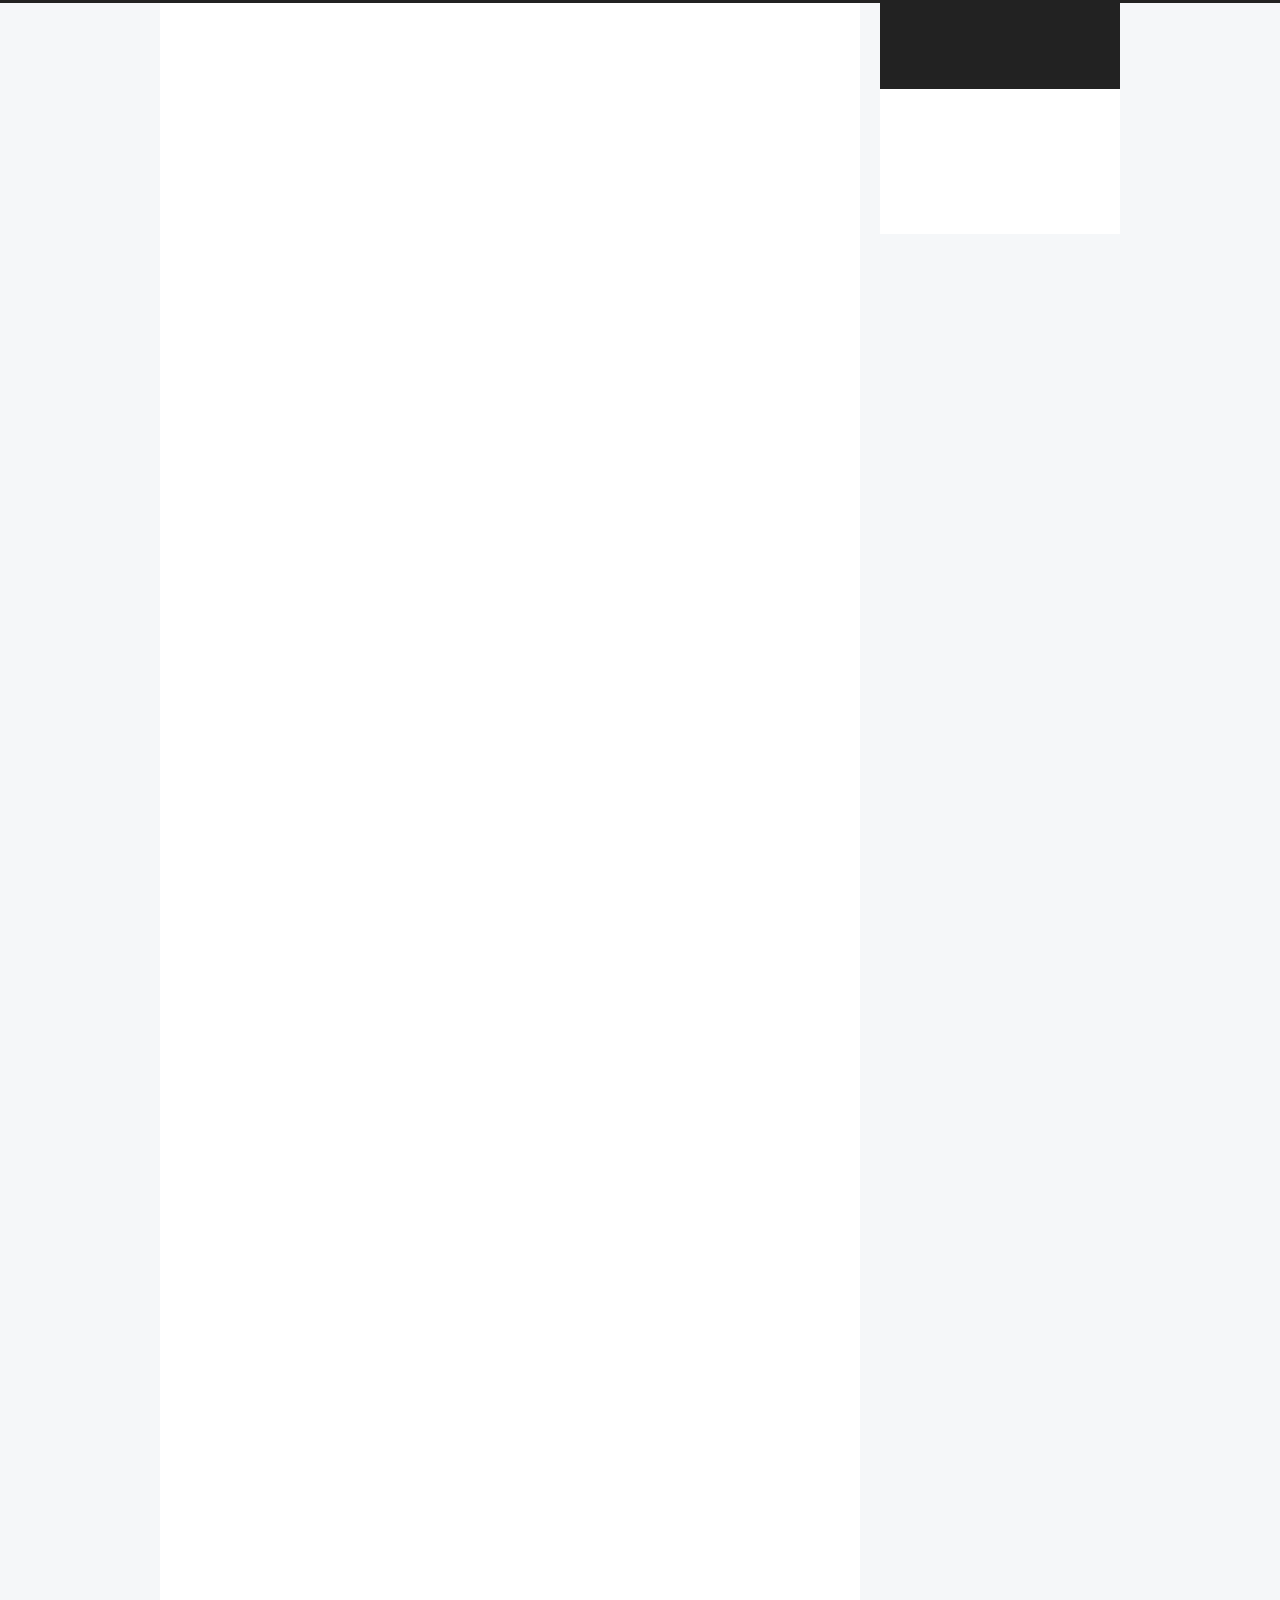
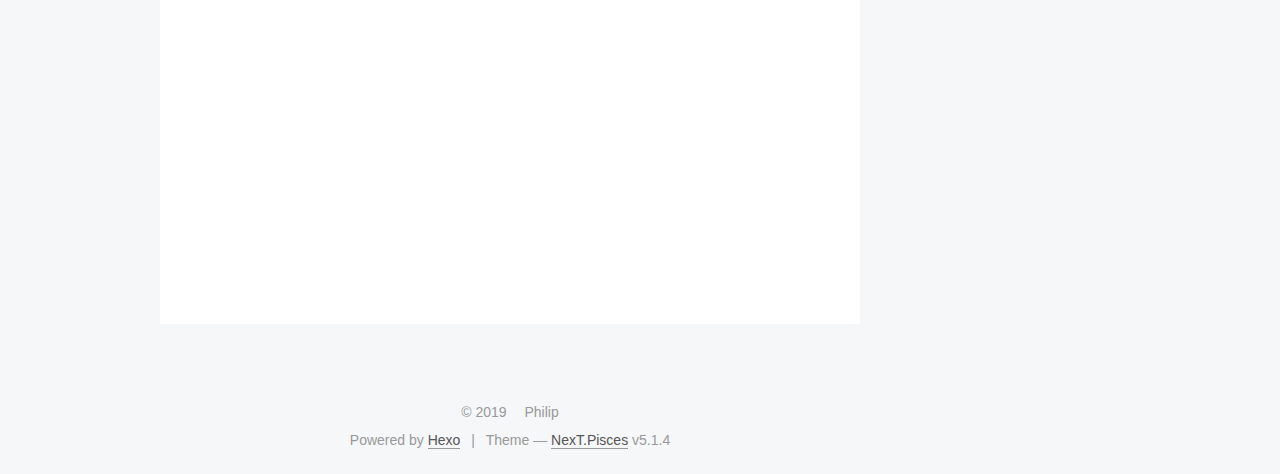
==== commit b012c97a: "Site updated: 2019-08-15 14:39:43" ====
--- a/index.html
+++ b/index.html
@@ -243,7 +243,7 @@
   
   
   <div class="post-block">
-    <link itemprop="mainEntityOfPage" href="http://yoursite.com/2019/08/15/Hello-World/">
+    <link itemprop="mainEntityOfPage" href="http://yoursite.com/2019/08/15/hello-world/">
 
     <span hidden itemprop="author" itemscope itemtype="http://schema.org/Person">
       <meta itemprop="name" content="Philip">
@@ -262,7 +262,7 @@
         
           <h1 class="post-title" itemprop="name headline">
                 
-                <a class="post-title-link" href="/2019/08/15/Hello-World/" itemprop="url">Hello World</a></h1>
+                <a class="post-title-link" href="/2019/08/15/hello-world/" itemprop="url">hello world</a></h1>
         
 
         <div class="post-meta">
@@ -274,7 +274,7 @@
               
                 <span class="post-meta-item-text">Posted on</span>
               
-              <time title="Post created" itemprop="dateCreated datePublished" datetime="2019-08-15T14:30:01+08:00">
+              <time title="Post created" itemprop="dateCreated datePublished" datetime="2019-08-15T14:38:39+08:00">
                 2019-08-15
               </time>
             
@@ -315,11 +315,157 @@
         
           
             <blockquote>
-<p>哈哈哈哈</p>
+<p>青砖伴瓦漆</p>
+<p>白马踏新泥</p>
+<p>山花蕉叶暮色丛染红巾</p>
+<p>屋檐洒雨滴</p>
+<p>炊烟袅袅起</p>
+<p>蹉跎辗转宛然的你在哪里</p>
+<p>寻寻觅觅</p>
+<p>冷冷清清</p>
+<p>月落乌啼月牙落孤井</p>
+<p>零零碎碎</p>
+<p>点点滴滴</p>
+<p>梦里有花梦里青草地</p>
+<p>长发引涟漪</p>
+<p>白布展石矶</p>
+<p>河童撑杆摆长舟渡古稀</p>
+<p>屋檐洒雨滴</p>
+<p>炊烟袅袅起</p>
+<p>蹉跎辗转宛然的你在哪里</p>
+<p>寻寻觅觅</p>
+<p>冷冷清清</p>
+<p>月落乌啼月牙落孤井</p>
+<p>零零碎碎</p>
+<p>点点滴滴</p>
+<p>梦里有花梦里青草地</p>
+<p>青砖伴瓦漆</p>
+<p>白马踏新泥</p>
+<p>山花蕉叶暮色丛染红巾</p>
+<p>屋檐洒雨滴</p>
+<p>炊烟袅袅起</p>
+<p>蹉跎辗转宛然的你在哪里</p>
 </blockquote>
-<figure class="highlight plain"><table><tr><td class="gutter"><pre><span class="line">1</span><br></pre></td><td class="code"><pre><span class="line">代码块</span><br></pre></td></tr></table></figure>
-
-<h2 id="二级标题"><a href="#二级标题" class="headerlink" title="二级标题"></a>二级标题</h2>
+
+          
+        
+      
+    </div>
+    
+    
+    
+
+    
+
+    
+
+    
+
+    <footer class="post-footer">
+      
+
+      
+
+      
+
+      
+      
+        <div class="post-eof"></div>
+      
+    </footer>
+  </div>
+  
+  
+  
+  </article>
+
+
+    
+      
+
+  
+
+  
+  
+  
+
+  <article class="post post-type-normal" itemscope itemtype="http://schema.org/Article">
+  
+  
+  
+  <div class="post-block">
+    <link itemprop="mainEntityOfPage" href="http://yoursite.com/2019/08/15/demo/">
+
+    <span hidden itemprop="author" itemscope itemtype="http://schema.org/Person">
+      <meta itemprop="name" content="Philip">
+      <meta itemprop="description" content>
+      <meta itemprop="image" content="/images/avatar.gif">
+    </span>
+
+    <span hidden itemprop="publisher" itemscope itemtype="http://schema.org/Organization">
+      <meta itemprop="name" content="Philip的博客">
+    </span>
+
+    
+      <header class="post-header">
+
+        
+        
+          <h1 class="post-title" itemprop="name headline">
+                
+                <a class="post-title-link" href="/2019/08/15/demo/" itemprop="url">demo</a></h1>
+        
+
+        <div class="post-meta">
+          <span class="post-time">
+            
+              <span class="post-meta-item-icon">
+                <i class="fa fa-calendar-o"></i>
+              </span>
+              
+                <span class="post-meta-item-text">Posted on</span>
+              
+              <time title="Post created" itemprop="dateCreated datePublished" datetime="2019-08-15T14:35:19+08:00">
+                2019-08-15
+              </time>
+            
+
+            
+
+            
+          </span>
+
+          
+
+          
+            
+          
+
+          
+          
+
+          
+
+          
+
+          
+
+        </div>
+      </header>
+    
+
+    
+    
+    
+    <div class="post-body" itemprop="articleBody">
+
+      
+      
+
+      
+        
+          
+            
           
         
       
@@ -402,7 +548,7 @@
               
                 <a href="/archives/">
               
-                  <span class="site-state-item-count">1</span>
+                  <span class="site-state-item-count">2</span>
                   <span class="site-state-item-name">posts</span>
                 </a>
               </div>
--- a/css/main.css
+++ b/css/main.css
@@ -1823,7 +1823,7 @@
   width: 4px;
   height: 4px;
   border-radius: 50%;
-  background: #fa4666;
+  background: #65d532;
 }
 .links-of-blogroll {
   font-size: 13px;
